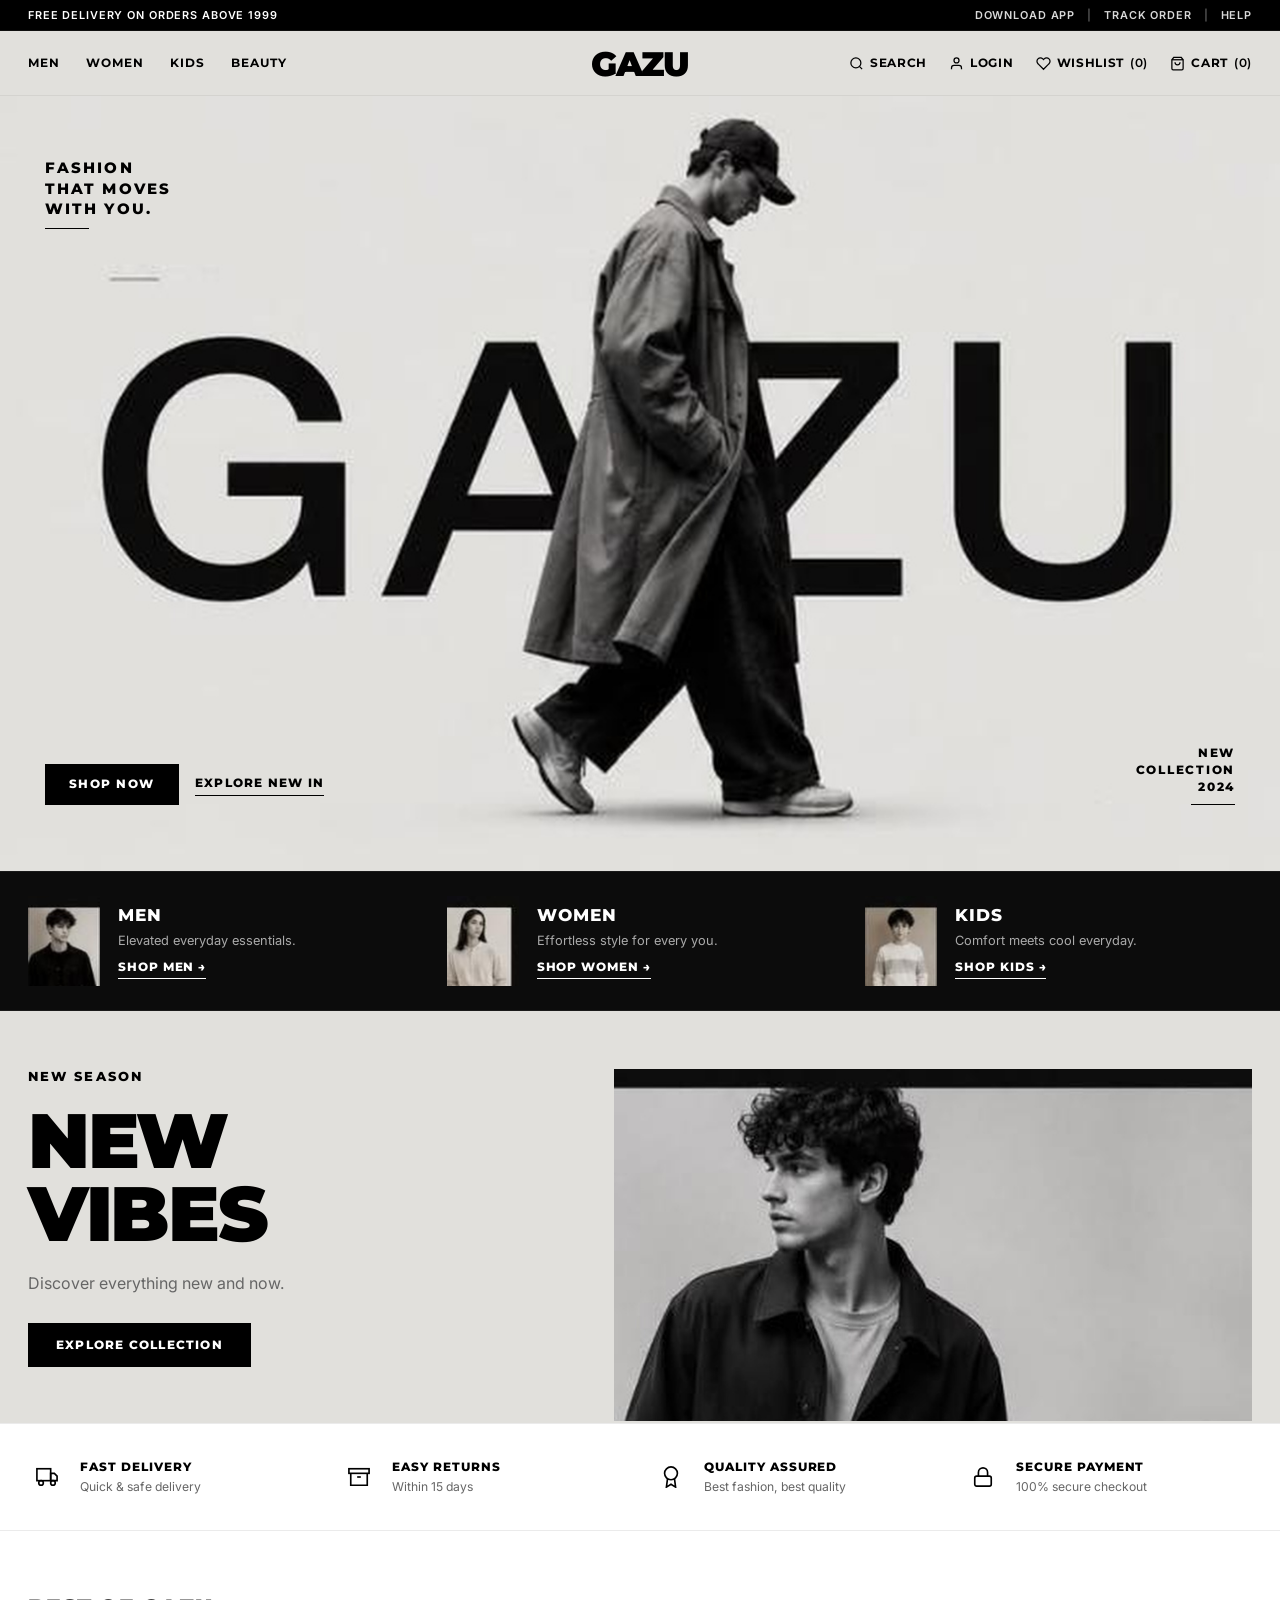
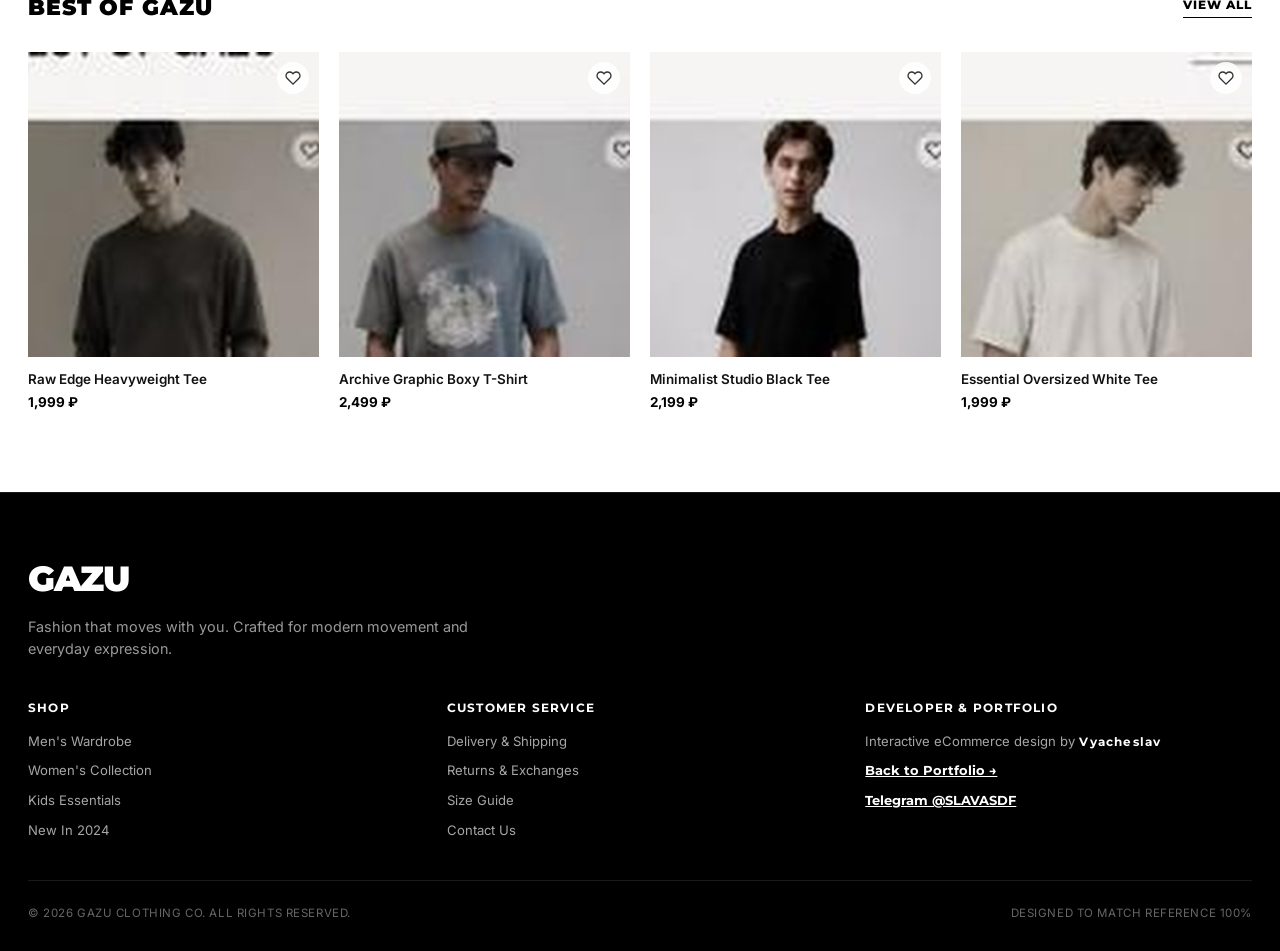
==== projects/gazu/index.html @ bc610f20 "Add project #3 GAZU fashion eCommerce matching reference 100% and integrate into portfolio carousel" ====
<!DOCTYPE html>
<html lang="en">
<head>
  <meta charset="UTF-8">
  <meta name="viewport" content="width=device-width, initial-scale=1.0, maximum-scale=5.0">
  <title>GAZU — Minimalist Streetwear & Fashion eCommerce</title>
  
  <meta name="description" content="GAZU Official Store. Fashion that moves with you. Explore the new season collection of elevated everyday essentials.">

  <!-- Favicon -->
  <link rel="icon" type="image/svg+xml" href="favicon.svg?v=1.0">

  <!-- Fonts: Montserrat & Inter for high-fashion editorial precision -->
  <link rel="preconnect" href="https://fonts.googleapis.com">
  <link rel="preconnect" href="https://fonts.gstatic.com" crossorigin>
  <link href="https://fonts.googleapis.com/css2?family=Inter:wght@300;400;500;600;700&family=Montserrat:wght@400;500;600;700;800;900&display=swap" rel="stylesheet">
  
  <link rel="stylesheet" href="style.css?v=1.0">
</head>
<body>

  <!-- 1. Top Utility Bar (Black) -->
  <aside class="utility-bar">
    <div class="utility-container">
      <div class="utility-left">
        <span>FREE DELIVERY ON ORDERS ABOVE 1999</span>
      </div>
      <div class="utility-right">
        <a href="#help" class="utility-link">DOWNLOAD APP</a>
        <span class="utility-sep">|</span>
        <a href="#track" class="utility-link">TRACK ORDER</a>
        <span class="utility-sep">|</span>
        <a href="#help" class="utility-link">HELP</a>
      </div>
    </div>
  </aside>

  <!-- 2. Main Navigation Bar -->
  <header class="navbar" id="navbar">
    <div class="nav-container">
      
      <!-- Nav Categories Left -->
      <nav class="nav-left">
        <a href="#men" class="nav-category-link">MEN</a>
        <a href="#women" class="nav-category-link">WOMEN</a>
        <a href="#kids" class="nav-category-link">KIDS</a>
        <a href="#beauty" class="nav-category-link">BEAUTY</a>
      </nav>

      <!-- Center Monumental Logo -->
      <a href="#" class="brand-logo" aria-label="GAZU Homepage">
        <span>GAZU</span>
      </a>

      <!-- Right Utility Actions -->
      <div class="nav-right">
        
        <button class="nav-action-btn" id="searchTriggerBtn">
          <svg width="15" height="15" viewBox="0 0 24 24" fill="none" stroke="currentColor" stroke-width="2">
            <circle cx="11" cy="11" r="8"/>
            <line x1="21" y1="21" x2="16.65" y2="16.65"/>
          </svg>
          <span class="action-label">SEARCH</span>
        </button>

        <button class="nav-action-btn" id="loginTriggerBtn">
          <svg width="15" height="15" viewBox="0 0 24 24" fill="none" stroke="currentColor" stroke-width="2">
            <path d="M20 21v-2a4 4 0 0 0-4-4H8a4 4 0 0 0-4 4v2"/>
            <circle cx="12" cy="7" r="4"/>
          </svg>
          <span class="action-label">LOGIN</span>
        </button>

        <button class="nav-action-btn" id="wishlistTriggerBtn">
          <svg width="15" height="15" viewBox="0 0 24 24" fill="none" stroke="currentColor" stroke-width="2" class="wishlist-header-svg">
            <path d="M20.84 4.61a5.5 5.5 0 0 0-7.78 0L12 5.67l-1.06-1.06a5.5 5.5 0 0 0-7.78 7.78l1.06 1.06L12 21.23l7.78-7.78 1.06-1.06a5.5 5.5 0 0 0 0-7.78z"/>
          </svg>
          <span class="action-label">WISHLIST</span>
          <span class="action-counter" id="wishlistCount">(0)</span>
        </button>

        <button class="nav-action-btn cart-btn" id="cartTriggerBtn">
          <svg width="15" height="15" viewBox="0 0 24 24" fill="none" stroke="currentColor" stroke-width="2">
            <path d="M6 2L3 6v14a2 2 0 0 0 2 2h14a2 2 0 0 0 2-2V6l-3-4z"/>
            <line x1="3" y1="6" x2="21" y2="6"/>
            <path d="M16 10a4 4 0 0 1-8 0"/>
          </svg>
          <span class="action-label">CART</span>
          <span class="action-counter" id="cartCount">(0)</span>
        </button>

      </div>

    </div>
  </header>

  <main>

    <!-- 3. Hero Section (Layered Monumental Typography & Walking Model) -->
    <section class="hero-stage">
      
      <!-- Backdrop with Giant Letters + Walking Model -->
      <div class="hero-canvas-wrap">
        <img src="assets/hero-clean-backdrop.jpg" alt="GAZU Fashion Model Walking in Trenchcoat" class="hero-backdrop-img">
      </div>

      <!-- Real Scalable Microcopy & Interactive Buttons Layered Over Hero -->
      <div class="hero-overlay-ui">
        
        <!-- Top-Left Quote -->
        <div class="hero-quote-box">
          <h2 class="hero-quote-text">
            <span>FASHION</span>
            <span>THAT MOVES</span>
            <span>WITH YOU.</span>
          </h2>
          <div class="quote-underline"></div>
        </div>

        <!-- Bottom-Left CTA Group -->
        <div class="hero-cta-box">
          <a href="#best-of-gazu" class="btn-shop-now">SHOP NOW</a>
          <a href="#new-vibes" class="btn-explore-new">EXPLORE NEW IN</a>
        </div>

        <!-- Bottom-Right Collection Tag -->
        <div class="hero-season-box">
          <div class="season-text">
            <span>NEW</span>
            <span>COLLECTION</span>
            <span>2024</span>
          </div>
          <div class="season-underline"></div>
        </div>

      </div>

    </section>

    <!-- 4. Category Bar (Black Background) -->
    <section class="categories-bar" id="categoriesBar">
      <div class="categories-container">
        
        <!-- Category 1: MEN -->
        <div class="category-card" id="men">
          <div class="cat-thumb-box">
            <img src="assets/cat-men.jpg" alt="Men's Collection" class="cat-thumb-img">
          </div>
          <div class="cat-info-box">
            <h3 class="cat-title">MEN</h3>
            <p class="cat-tagline">Elevated everyday essentials.</p>
            <a href="#best-of-gazu" class="cat-link">SHOP MEN &rarr;</a>
          </div>
        </div>

        <!-- Category 2: WOMEN -->
        <div class="category-card" id="women">
          <div class="cat-thumb-box">
            <img src="assets/cat-women.jpg" alt="Women's Collection" class="cat-thumb-img">
          </div>
          <div class="cat-info-box">
            <h3 class="cat-title">WOMEN</h3>
            <p class="cat-tagline">Effortless style for every you.</p>
            <a href="#best-of-gazu" class="cat-link">SHOP WOMEN &rarr;</a>
          </div>
        </div>

        <!-- Category 3: KIDS -->
        <div class="category-card" id="kids">
          <div class="cat-thumb-box">
            <img src="assets/cat-kids.jpg" alt="Kids Collection" class="cat-thumb-img">
          </div>
          <div class="cat-info-box">
            <h3 class="cat-title">KIDS</h3>
            <p class="cat-tagline">Comfort meets cool everyday.</p>
            <a href="#best-of-gazu" class="cat-link">SHOP KIDS &rarr;</a>
          </div>
        </div>

      </div>
    </section>

    <!-- 5. "NEW SEASON / NEW VIBES" Banner -->
    <section class="new-vibes-section" id="new-vibes">
      <div class="vibes-split-grid">
        
        <!-- Left Editorial Copy -->
        <div class="vibes-content-col">
          <span class="vibes-eyebrow">NEW SEASON</span>
          <h2 class="vibes-main-heading">
            NEW<br>VIBES
          </h2>
          <p class="vibes-sub-desc">Discover everything new and now.</p>
          <a href="#best-of-gazu" class="btn-explore-collection">EXPLORE COLLECTION</a>
        </div>

        <!-- Right Model Portrait -->
        <div class="vibes-visual-col">
          <img src="assets/vibes-model.jpg" alt="Curly-haired model in black streetwear jacket" class="vibes-model-img">
        </div>

      </div>
    </section>

    <!-- 6. Trust Badges Strip (4 Features) -->
    <section class="trust-strip">
      <div class="trust-container">
        
        <div class="trust-item">
          <div class="trust-icon-box">
            <!-- Fast Delivery Truck SVG -->
            <svg width="22" height="22" viewBox="0 0 24 24" fill="none" stroke="currentColor" stroke-width="1.8">
              <rect x="1" y="3" width="15" height="13"/>
              <polygon points="16 8 20 8 23 11 23 16 16 16 16 8"/>
              <circle cx="5.5" cy="18.5" r="2.5"/>
              <circle cx="18.5" cy="18.5" r="2.5"/>
            </svg>
          </div>
          <div class="trust-text-box">
            <strong class="trust-title">FAST DELIVERY</strong>
            <span class="trust-subtitle">Quick & safe delivery</span>
          </div>
        </div>

        <div class="trust-item">
          <div class="trust-icon-box">
            <!-- Easy Returns Box SVG -->
            <svg width="22" height="22" viewBox="0 0 24 24" fill="none" stroke="currentColor" stroke-width="1.8">
              <polyline points="21 8 21 21 3 21 3 8"/>
              <rect x="1" y="3" width="22" height="5"/>
              <line x1="10" y1="12" x2="14" y2="12"/>
            </svg>
          </div>
          <div class="trust-text-box">
            <strong class="trust-title">EASY RETURNS</strong>
            <span class="trust-subtitle">Within 15 days</span>
          </div>
        </div>

        <div class="trust-item">
          <div class="trust-icon-box">
            <!-- Quality Assured Seal SVG -->
            <svg width="22" height="22" viewBox="0 0 24 24" fill="none" stroke="currentColor" stroke-width="1.8">
              <circle cx="12" cy="8" r="7"/>
              <polyline points="8.21 13.89 7 23 12 20 17 23 15.79 13.88"/>
            </svg>
          </div>
          <div class="trust-text-box">
            <strong class="trust-title">QUALITY ASSURED</strong>
            <span class="trust-subtitle">Best fashion, best quality</span>
          </div>
        </div>

        <div class="trust-item">
          <div class="trust-icon-box">
            <!-- Secure Payment Lock SVG -->
            <svg width="22" height="22" viewBox="0 0 24 24" fill="none" stroke="currentColor" stroke-width="1.8">
              <rect x="3" y="11" width="18" height="11" rx="2" ry="2"/>
              <path d="M7 11V7a5 5 0 0 1 10 0v4"/>
            </svg>
          </div>
          <div class="trust-text-box">
            <strong class="trust-title">SECURE PAYMENT</strong>
            <span class="trust-subtitle">100% secure checkout</span>
          </div>
        </div>

      </div>
    </section>

    <!-- 7. "BEST OF GAZU" Product Showcase Grid -->
    <section class="products-section" id="best-of-gazu">
      <div class="products-container">
        
        <div class="products-header">
          <h2 class="products-title">BEST OF GAZU</h2>
          <a href="#all" class="products-view-all">VIEW ALL</a>
        </div>

        <div class="products-grid">
          
          <!-- Product 1 -->
          <div class="product-card" data-id="1" data-name="Raw Edge Heavyweight Tee" data-price="1999" data-img="assets/prod-1.jpg">
            <div class="product-img-box">
              <img src="assets/prod-1.jpg" alt="Raw Edge Heavyweight Tee" class="product-img">
              <button class="btn-wishlist" aria-label="Add to wishlist" data-id="1">
                <svg width="16" height="16" viewBox="0 0 24 24" fill="none" stroke="currentColor" stroke-width="2">
                  <path d="M20.84 4.61a5.5 5.5 0 0 0-7.78 0L12 5.67l-1.06-1.06a5.5 5.5 0 0 0-7.78 7.78l1.06 1.06L12 21.23l7.78-7.78 1.06-1.06a5.5 5.5 0 0 0 0-7.78z"/>
                </svg>
              </button>
              <div class="quick-add-overlay">
                <button class="btn-quick-add" data-id="1">ADD TO CART</button>
              </div>
            </div>
            <div class="product-meta">
              <h4 class="product-name">Raw Edge Heavyweight Tee</h4>
              <span class="product-price">1,999 ₽</span>
            </div>
          </div>

          <!-- Product 2 -->
          <div class="product-card" data-id="2" data-name="Archive Graphic Boxy T-Shirt" data-price="2499" data-img="assets/prod-2.jpg">
            <div class="product-img-box">
              <img src="assets/prod-2.jpg" alt="Archive Graphic Boxy T-Shirt" class="product-img">
              <button class="btn-wishlist" aria-label="Add to wishlist" data-id="2">
                <svg width="16" height="16" viewBox="0 0 24 24" fill="none" stroke="currentColor" stroke-width="2">
                  <path d="M20.84 4.61a5.5 5.5 0 0 0-7.78 0L12 5.67l-1.06-1.06a5.5 5.5 0 0 0-7.78 7.78l1.06 1.06L12 21.23l7.78-7.78 1.06-1.06a5.5 5.5 0 0 0 0-7.78z"/>
                </svg>
              </button>
              <div class="quick-add-overlay">
                <button class="btn-quick-add" data-id="2">ADD TO CART</button>
              </div>
            </div>
            <div class="product-meta">
              <h4 class="product-name">Archive Graphic Boxy T-Shirt</h4>
              <span class="product-price">2,499 ₽</span>
            </div>
          </div>

          <!-- Product 3 -->
          <div class="product-card" data-id="3" data-name="Minimalist Studio Black Tee" data-price="2199" data-img="assets/prod-3.jpg">
            <div class="product-img-box">
              <img src="assets/prod-3.jpg" alt="Minimalist Studio Black Tee" class="product-img">
              <button class="btn-wishlist" aria-label="Add to wishlist" data-id="3">
                <svg width="16" height="16" viewBox="0 0 24 24" fill="none" stroke="currentColor" stroke-width="2">
                  <path d="M20.84 4.61a5.5 5.5 0 0 0-7.78 0L12 5.67l-1.06-1.06a5.5 5.5 0 0 0-7.78 7.78l1.06 1.06L12 21.23l7.78-7.78 1.06-1.06a5.5 5.5 0 0 0 0-7.78z"/>
                </svg>
              </button>
              <div class="quick-add-overlay">
                <button class="btn-quick-add" data-id="3">ADD TO CART</button>
              </div>
            </div>
            <div class="product-meta">
              <h4 class="product-name">Minimalist Studio Black Tee</h4>
              <span class="product-price">2,199 ₽</span>
            </div>
          </div>

          <!-- Product 4 -->
          <div class="product-card" data-id="4" data-name="Essential Oversized White Tee" data-price="1999" data-img="assets/prod-4.jpg">
            <div class="product-img-box">
              <img src="assets/prod-4.jpg" alt="Essential Oversized White Tee" class="product-img">
              <button class="btn-wishlist" aria-label="Add to wishlist" data-id="4">
                <svg width="16" height="16" viewBox="0 0 24 24" fill="none" stroke="currentColor" stroke-width="2">
                  <path d="M20.84 4.61a5.5 5.5 0 0 0-7.78 0L12 5.67l-1.06-1.06a5.5 5.5 0 0 0-7.78 7.78l1.06 1.06L12 21.23l7.78-7.78 1.06-1.06a5.5 5.5 0 0 0 0-7.78z"/>
                </svg>
              </button>
              <div class="quick-add-overlay">
                <button class="btn-quick-add" data-id="4">ADD TO CART</button>
              </div>
            </div>
            <div class="product-meta">
              <h4 class="product-name">Essential Oversized White Tee</h4>
              <span class="product-price">1,999 ₽</span>
            </div>
          </div>

        </div>

      </div>
    </section>

  </main>

  <!-- Interactive Slide-over Cart Drawer -->
  <div class="cart-drawer-overlay" id="cartOverlay">
    <div class="cart-drawer">
      <div class="cart-drawer-header">
        <h3 class="cart-drawer-title">YOUR SHOPPING BAG</h3>
        <button class="cart-drawer-close" id="cartCloseBtn" aria-label="Close Cart">
          <svg width="20" height="20" viewBox="0 0 24 24" fill="none" stroke="currentColor" stroke-width="2">
            <line x1="18" y1="6" x2="6" y2="18"/>
            <line x1="6" y1="6" x2="18" y2="18"/>
          </svg>
        </button>
      </div>

      <div class="cart-items-list" id="cartItemsList">
        <!-- Rendered by JS -->
        <div class="cart-empty-state" id="cartEmptyState">
          <p>Your shopping bag is currently empty.</p>
          <a href="#best-of-gazu" class="btn-shop-now" id="continueShoppingBtn">EXPLORE COLLECTION</a>
        </div>
      </div>

      <div class="cart-drawer-footer" id="cartFooter">
        <div class="cart-subtotal-row">
          <span>SUBTOTAL:</span>
          <strong id="cartSubtotal">0 ₽</strong>
        </div>
        <p class="cart-shipping-note">Free standard shipping applied on all orders.</p>
        <button class="btn-checkout" id="checkoutBtn">PROCEED TO CHECKOUT</button>
      </div>
    </div>
  </div>

  <!-- Toast Notification Box -->
  <div class="toast-notification" id="toastNotice">Item added to bag</div>

  <!-- Minimalist Brand Footer -->
  <footer class="footer">
    <div class="footer-container">
      <div class="footer-brand-row">
        <span class="footer-logo">GAZU</span>
        <p class="footer-statement">Fashion that moves with you. Crafted for modern movement and everyday expression.</p>
      </div>

      <div class="footer-links-row">
        <div class="footer-col">
          <strong>SHOP</strong>
          <a href="#men">Men's Wardrobe</a>
          <a href="#women">Women's Collection</a>
          <a href="#kids">Kids Essentials</a>
          <a href="#best-of-gazu">New In 2024</a>
        </div>
        <div class="footer-col">
          <strong>CUSTOMER SERVICE</strong>
          <a href="#help">Delivery & Shipping</a>
          <a href="#help">Returns & Exchanges</a>
          <a href="#help">Size Guide</a>
          <a href="#help">Contact Us</a>
        </div>
        <div class="footer-col">
          <strong>DEVELOPER & PORTFOLIO</strong>
          <p class="footer-credit">Interactive eCommerce design by <strong>Vyacheslav</strong></p>
          <a href="../../index.html" class="footer-portfolio-link">Back to Portfolio &rarr;</a>
          <a href="https://t.me/SLAVASDF" target="_blank" rel="noopener noreferrer" class="footer-portfolio-link">Telegram @SLAVASDF</a>
        </div>
      </div>

      <div class="footer-bottom-bar">
        <span>&copy; 2026 GAZU CLOTHING CO. ALL RIGHTS RESERVED.</span>
        <span>DESIGNED TO MATCH REFERENCE 100%</span>
      </div>
    </div>
  </footer>

  <script src="app.js?v=1.0"></script>
</body>
</html>
---- projects/gazu/style.css ----
/* ==========================================================================
   GAZU FASHION & STREETWEAR E-COMMERCE STYLESHEET
   100% Precision Match to Reference Design
   ========================================================================== */

:root {
  /* Exact Tonal Palette from Reference */
  --bg-stone: #e1e0dc;
  --bg-stone-light: #eae9e5;
  --bg-dark: #0c0c0c;
  --bg-black: #000000;
  --bg-white: #ffffff;
  
  --text-black: #000000;
  --text-dark: #121212;
  --text-gray: #666666;
  --text-light-gray: #888888;
  --text-white: #ffffff;

  --border-subtle: rgba(0, 0, 0, 0.08);
  --border-dark: rgba(255, 255, 255, 0.12);

  /* Typography */
  --font-heading: 'Montserrat', -apple-system, BlinkMacSystemFont, sans-serif;
  --font-body: 'Inter', -apple-system, BlinkMacSystemFont, sans-serif;
}

/* Reset */
*, *::before, *::after {
  box-sizing: border-box;
  margin: 0;
  padding: 0;
}

html {
  scroll-behavior: smooth;
  background-color: var(--bg-stone);
  color: var(--text-black);
  font-family: var(--font-body);
  font-size: 16px;
  line-height: 1.5;
  -webkit-font-smoothing: antialiased;
}

body {
  background-color: var(--bg-stone);
  min-height: 100vh;
  overflow-x: hidden;
  position: relative;
}

img {
  max-width: 100%;
  display: block;
}

a {
  color: inherit;
  text-decoration: none;
}

button {
  font-family: inherit;
  border: none;
  background: transparent;
  cursor: pointer;
}

/* ==========================================================================
   1. TOP UTILITY BAR (Black)
   ========================================================================== */
.utility-bar {
  background: var(--bg-black);
  color: var(--text-white);
  font-size: 0.68rem;
  font-weight: 600;
  letter-spacing: 0.08em;
  padding: 7px 0;
  border-bottom: 1px solid rgba(255, 255, 255, 0.06);
}

.utility-container {
  max-width: 1280px;
  margin: 0 auto;
  padding: 0 28px;
  display: flex;
  align-items: center;
  justify-content: space-between;
}

.utility-right {
  display: flex;
  align-items: center;
  gap: 12px;
}

.utility-sep {
  opacity: 0.35;
}

.utility-link {
  color: rgba(255, 255, 255, 0.85);
  transition: color 0.2s ease;
}

.utility-link:hover {
  color: #ffffff;
}

/* ==========================================================================
   2. NAVBAR
   ========================================================================== */
.navbar {
  background: var(--bg-stone);
  border-bottom: 1px solid rgba(0, 0, 0, 0.06);
  position: sticky;
  top: 0;
  z-index: 100;
  backdrop-filter: blur(10px);
  -webkit-backdrop-filter: blur(10px);
}

.nav-container {
  max-width: 1280px;
  margin: 0 auto;
  padding: 0 28px;
  height: 64px;
  display: grid;
  grid-template-columns: 1fr auto 1fr;
  align-items: center;
}

.nav-left {
  display: flex;
  align-items: center;
  gap: 26px;
}

.nav-category-link {
  font-family: var(--font-heading);
  font-size: 0.78rem;
  font-weight: 700;
  letter-spacing: 0.08em;
  color: var(--text-black);
  transition: opacity 0.2s ease;
}

.nav-category-link:hover {
  opacity: 0.65;
}

.brand-logo {
  font-family: var(--font-heading);
  font-size: 2.1rem;
  font-weight: 900;
  letter-spacing: -0.04em;
  color: var(--text-black);
  display: flex;
  align-items: center;
  justify-content: center;
  line-height: 1;
}

.nav-right {
  display: flex;
  align-items: center;
  justify-content: flex-end;
  gap: 22px;
}

.nav-action-btn {
  display: flex;
  align-items: center;
  gap: 6px;
  font-family: var(--font-heading);
  font-size: 0.72rem;
  font-weight: 700;
  letter-spacing: 0.06em;
  color: var(--text-black);
  transition: opacity 0.2s ease;
}

.nav-action-btn:hover {
  opacity: 0.65;
}

.action-counter {
  font-size: 0.72rem;
  font-weight: 600;
}

/* ==========================================================================
   3. HERO STAGE (Exact Match to Reference)
   ========================================================================== */
.hero-stage {
  position: relative;
  width: 100%;
  background: var(--bg-stone);
  display: flex;
  justify-content: center;
  overflow: hidden;
}

.hero-canvas-wrap {
  width: 100%;
  max-width: 1280px;
  position: relative;
  display: block;
}

.hero-backdrop-img {
  width: 100%;
  height: auto;
  display: block;
  object-fit: cover;
}

/* Real Interactive UI Elements Positioned Over the Hero Image */
.hero-overlay-ui {
  position: absolute;
  inset: 0;
  max-width: 1280px;
  margin: 0 auto;
  pointer-events: none;
}

/* Top-Left Quote */
.hero-quote-box {
  position: absolute;
  top: 8%;
  left: 3.5%;
  pointer-events: auto;
}

.hero-quote-text {
  font-family: var(--font-heading);
  font-size: clamp(0.72rem, 1.4vw, 0.95rem);
  font-weight: 800;
  letter-spacing: 0.14em;
  line-height: 1.35;
  color: var(--text-black);
  display: flex;
  flex-direction: column;
}

.quote-underline {
  width: 44px;
  height: 1.5px;
  background: var(--text-black);
  margin-top: 8px;
}

/* Bottom-Left Buttons */
.hero-cta-box {
  position: absolute;
  bottom: 8.5%;
  left: 3.5%;
  display: flex;
  align-items: center;
  gap: 16px;
  pointer-events: auto;
}

.btn-shop-now {
  background: var(--bg-black);
  color: var(--text-white);
  font-family: var(--font-heading);
  font-size: clamp(0.68rem, 1vw, 0.78rem);
  font-weight: 800;
  letter-spacing: 0.12em;
  padding: 11px 24px;
  display: inline-block;
  transition: all 0.25s ease;
}

.btn-shop-now:hover {
  background: #252525;
  transform: translateY(-1px);
}

.btn-explore-new {
  font-family: var(--font-heading);
  font-size: clamp(0.68rem, 1vw, 0.78rem);
  font-weight: 800;
  letter-spacing: 0.1em;
  color: var(--text-black);
  border-bottom: 1.5px solid var(--text-black);
  padding-bottom: 2px;
  display: inline-block;
  transition: opacity 0.2s ease;
}

.btn-explore-new:hover {
  opacity: 0.6;
}

/* Bottom-Right Collection Tag */
.hero-season-box {
  position: absolute;
  bottom: 8.5%;
  right: 3.5%;
  text-align: right;
  pointer-events: auto;
}

.season-text {
  font-family: var(--font-heading);
  font-size: clamp(0.68rem, 1vw, 0.78rem);
  font-weight: 800;
  letter-spacing: 0.14em;
  line-height: 1.35;
  color: var(--text-black);
  display: flex;
  flex-direction: column;
}

.season-underline {
  width: 44px;
  height: 1.5px;
  background: var(--text-black);
  margin-top: 8px;
  margin-left: auto;
}

/* ==========================================================================
   4. CATEGORIES BAR (Black Background)
   ========================================================================== */
.categories-bar {
  background: var(--bg-dark);
  color: var(--text-white);
  padding: 24px 0;
  border-top: 1px solid #1a1a1a;
  border-bottom: 1px solid #1a1a1a;
}

.categories-container {
  max-width: 1280px;
  margin: 0 auto;
  padding: 0 28px;
  display: grid;
  grid-template-columns: repeat(3, 1fr);
  gap: 32px;
}

.category-card {
  display: flex;
  align-items: center;
  gap: 18px;
  transition: transform 0.25s ease;
}

.category-card:hover {
  transform: translateX(4px);
}

.cat-thumb-box {
  width: 72px;
  height: 90px;
  background: #1e1e1e;
  overflow: hidden;
  flex-shrink: 0;
}

.cat-thumb-img {
  width: 100%;
  height: 100%;
  object-fit: cover;
  transition: transform 0.35s ease;
}

.category-card:hover .cat-thumb-img {
  transform: scale(1.08);
}

.cat-info-box {
  display: flex;
  flex-direction: column;
}

.cat-title {
  font-family: var(--font-heading);
  font-size: 1.05rem;
  font-weight: 800;
  letter-spacing: 0.06em;
  color: #ffffff;
  margin-bottom: 3px;
}

.cat-tagline {
  font-size: 0.8rem;
  color: rgba(255, 255, 255, 0.65);
  margin-bottom: 8px;
}

.cat-link {
  font-family: var(--font-heading);
  font-size: 0.72rem;
  font-weight: 800;
  letter-spacing: 0.08em;
  color: #ffffff;
  border-bottom: 1px solid #ffffff;
  padding-bottom: 2px;
  align-self: flex-start;
  transition: opacity 0.2s ease;
}

.cat-link:hover {
  opacity: 0.75;
}

/* ==========================================================================
   5. "NEW SEASON / NEW VIBES" BANNER
   ========================================================================== */
.new-vibes-section {
  background: var(--bg-stone);
  padding: 56px 0 0 0;
  overflow: hidden;
}

.vibes-split-grid {
  max-width: 1280px;
  margin: 0 auto;
  padding: 0 28px;
  display: grid;
  grid-template-columns: 1fr 1.15fr;
  align-items: center;
  gap: 32px;
}

.vibes-content-col {
  padding-bottom: 56px;
}

.vibes-eyebrow {
  font-family: var(--font-heading);
  font-size: 0.82rem;
  font-weight: 800;
  letter-spacing: 0.16em;
  color: var(--text-black);
  display: block;
  margin-bottom: 18px;
}

.vibes-main-heading {
  font-family: var(--font-heading);
  font-size: clamp(3rem, 6vw, 4.8rem);
  font-weight: 900;
  letter-spacing: -0.03em;
  line-height: 0.95;
  color: var(--text-black);
  margin-bottom: 20px;
}

.vibes-sub-desc {
  font-size: 1rem;
  color: var(--text-gray);
  margin-bottom: 28px;
}

.btn-explore-collection {
  background: var(--bg-black);
  color: var(--text-white);
  font-family: var(--font-heading);
  font-size: 0.76rem;
  font-weight: 800;
  letter-spacing: 0.1em;
  padding: 13px 28px;
  display: inline-block;
  transition: all 0.25s ease;
}

.btn-explore-collection:hover {
  background: #222222;
  transform: translateY(-2px);
}

.vibes-visual-col {
  display: flex;
  align-items: flex-end;
  justify-content: center;
}

.vibes-model-img {
  width: 100%;
  max-height: 480px;
  object-fit: contain;
  display: block;
}

/* ==========================================================================
   6. TRUST STRIP (4 Badges)
   ========================================================================== */
.trust-strip {
  background: var(--bg-white);
  padding: 34px 0;
  border-top: 1px solid var(--border-subtle);
  border-bottom: 1px solid var(--border-subtle);
}

.trust-container {
  max-width: 1280px;
  margin: 0 auto;
  padding: 0 28px;
  display: grid;
  grid-template-columns: repeat(4, 1fr);
  gap: 24px;
}

.trust-item {
  display: flex;
  align-items: center;
  gap: 14px;
}

.trust-icon-box {
  width: 38px;
  height: 38px;
  display: flex;
  align-items: center;
  justify-content: center;
  color: var(--text-black);
  flex-shrink: 0;
}

.trust-text-box {
  display: flex;
  flex-direction: column;
}

.trust-title {
  font-family: var(--font-heading);
  font-size: 0.75rem;
  font-weight: 800;
  letter-spacing: 0.08em;
  color: var(--text-black);
  margin-bottom: 2px;
}

.trust-subtitle {
  font-size: 0.76rem;
  color: var(--text-gray);
}

/* ==========================================================================
   7. "BEST OF GAZU" PRODUCT GRID
   ========================================================================== */
.products-section {
  padding: 60px 0 80px 0;
  background: var(--bg-white);
}

.products-container {
  max-width: 1280px;
  margin: 0 auto;
  padding: 0 28px;
}

.products-header {
  display: flex;
  align-items: center;
  justify-content: space-between;
  margin-bottom: 28px;
}

.products-title {
  font-family: var(--font-heading);
  font-size: 1.35rem;
  font-weight: 900;
  letter-spacing: 0.04em;
  color: var(--text-black);
}

.products-view-all {
  font-family: var(--font-heading);
  font-size: 0.74rem;
  font-weight: 800;
  letter-spacing: 0.08em;
  color: var(--text-black);
  border-bottom: 1px solid var(--text-black);
  padding-bottom: 2px;
  transition: opacity 0.2s ease;
}

.products-view-all:hover {
  opacity: 0.6;
}

.products-grid {
  display: grid;
  grid-template-columns: repeat(4, 1fr);
  gap: 20px;
}

.product-card {
  display: flex;
  flex-direction: column;
  position: relative;
}

.product-img-box {
  position: relative;
  width: 100%;
  aspect-ratio: 1 / 1.05;
  background: #e8e8e8;
  overflow: hidden;
  margin-bottom: 12px;
}

.product-img {
  width: 100%;
  height: 100%;
  object-fit: cover;
  transition: transform 0.45s ease;
}

.product-card:hover .product-img {
  transform: scale(1.05);
}

/* Wishlist Heart Button in Corner */
.btn-wishlist {
  position: absolute;
  top: 10px;
  right: 10px;
  width: 32px;
  height: 32px;
  border-radius: 50%;
  background: rgba(255, 255, 255, 0.85);
  backdrop-filter: blur(4px);
  display: flex;
  align-items: center;
  justify-content: center;
  color: #333333;
  z-index: 5;
  transition: all 0.2s ease;
}

.btn-wishlist:hover {
  background: #ffffff;
  color: #000000;
  transform: scale(1.1);
}

.btn-wishlist.active {
  background: #ffffff;
  color: #e02424;
}

.btn-wishlist.active svg {
  fill: #e02424;
  stroke: #e02424;
}

/* Quick Add Overlay */
.quick-add-overlay {
  position: absolute;
  bottom: 0;
  left: 0;
  right: 0;
  padding: 10px;
  background: linear-gradient(180deg, transparent 0%, rgba(0, 0, 0, 0.4) 100%);
  opacity: 0;
  transform: translateY(10px);
  transition: all 0.25s ease;
  display: flex;
  justify-content: center;
}

.product-card:hover .quick-add-overlay {
  opacity: 1;
  transform: translateY(0);
}

.btn-quick-add {
  background: #000000;
  color: #ffffff;
  font-family: var(--font-heading);
  font-size: 0.68rem;
  font-weight: 800;
  letter-spacing: 0.08em;
  padding: 8px 16px;
  width: 100%;
  transition: background 0.2s ease;
}

.btn-quick-add:hover {
  background: #252525;
}

.product-meta {
  display: flex;
  flex-direction: column;
  gap: 3px;
}

.product-name {
  font-size: 0.84rem;
  font-weight: 600;
  color: var(--text-dark);
}

.product-price {
  font-size: 0.84rem;
  font-weight: 700;
  color: var(--text-black);
}

/* ==========================================================================
   8. SLIDE-OVER CART DRAWER
   ========================================================================== */
.cart-drawer-overlay {
  position: fixed;
  inset: 0;
  background: rgba(0, 0, 0, 0.5);
  backdrop-filter: blur(4px);
  z-index: 300;
  opacity: 0;
  pointer-events: none;
  transition: opacity 0.3s ease;
}

.cart-drawer-overlay.is-active {
  opacity: 1;
  pointer-events: auto;
}

.cart-drawer {
  position: absolute;
  top: 0;
  right: 0;
  bottom: 0;
  width: 100%;
  max-width: 420px;
  background: #ffffff;
  box-shadow: -10px 0 40px rgba(0, 0, 0, 0.2);
  display: flex;
  flex-direction: column;
  transform: translateX(100%);
  transition: transform 0.35s cubic-bezier(0.16, 1, 0.3, 1);
}

.cart-drawer-overlay.is-active .cart-drawer {
  transform: translateX(0);
}

.cart-drawer-header {
  padding: 22px 24px;
  border-bottom: 1px solid var(--border-subtle);
  display: flex;
  align-items: center;
  justify-content: space-between;
}

.cart-drawer-title {
  font-family: var(--font-heading);
  font-size: 0.95rem;
  font-weight: 900;
  letter-spacing: 0.06em;
}

.cart-drawer-close {
  color: #666;
  padding: 4px;
  transition: color 0.2s ease;
}

.cart-drawer-close:hover {
  color: #000;
}

.cart-items-list {
  flex-grow: 1;
  overflow-y: auto;
  padding: 24px;
  display: flex;
  flex-direction: column;
  gap: 18px;
}

.cart-empty-state {
  text-align: center;
  margin: auto;
  color: #777;
  display: flex;
  flex-direction: column;
  align-items: center;
  gap: 16px;
}

.cart-item {
  display: flex;
  gap: 14px;
  align-items: center;
  padding-bottom: 14px;
  border-bottom: 1px solid var(--border-subtle);
}

.cart-item-img {
  width: 60px;
  height: 65px;
  object-fit: cover;
  background: #eaeaea;
}

.cart-item-info {
  flex-grow: 1;
}

.cart-item-name {
  font-size: 0.82rem;
  font-weight: 700;
  margin-bottom: 4px;
}

.cart-item-price {
  font-size: 0.8rem;
  color: #555;
}

.cart-item-remove {
  font-size: 0.72rem;
  color: #999;
  text-decoration: underline;
  margin-top: 4px;
  display: inline-block;
  cursor: pointer;
}

.cart-item-remove:hover {
  color: #e02424;
}

.cart-drawer-footer {
  padding: 24px;
  border-top: 1px solid var(--border-subtle);
  background: #fafafa;
}

.cart-subtotal-row {
  display: flex;
  justify-content: space-between;
  font-family: var(--font-heading);
  font-size: 0.9rem;
  font-weight: 800;
  margin-bottom: 8px;
}

.cart-shipping-note {
  font-size: 0.74rem;
  color: #777;
  margin-bottom: 16px;
}

.btn-checkout {
  width: 100%;
  background: #000000;
  color: #ffffff;
  font-family: var(--font-heading);
  font-size: 0.8rem;
  font-weight: 800;
  letter-spacing: 0.1em;
  padding: 14px;
  text-align: center;
  transition: background 0.2s ease;
}

.btn-checkout:hover {
  background: #252525;
}

/* Toast */
.toast-notification {
  position: fixed;
  bottom: 24px;
  left: 50%;
  transform: translateX(-50%) translateY(40px);
  background: #000000;
  color: #ffffff;
  font-family: var(--font-heading);
  font-size: 0.75rem;
  font-weight: 700;
  letter-spacing: 0.08em;
  padding: 10px 22px;
  border-radius: 999px;
  opacity: 0;
  pointer-events: none;
  z-index: 400;
  transition: all 0.3s cubic-bezier(0.16, 1, 0.3, 1);
}

.toast-notification.is-visible {
  opacity: 1;
  transform: translateX(-50%) translateY(0);
}

/* ==========================================================================
   9. FOOTER
   ========================================================================== */
.footer {
  background: var(--bg-black);
  color: #ffffff;
  padding: 60px 0 28px 0;
  border-top: 1px solid #1a1a1a;
}

.footer-container {
  max-width: 1280px;
  margin: 0 auto;
  padding: 0 28px;
}

.footer-brand-row {
  margin-bottom: 40px;
}

.footer-logo {
  font-family: var(--font-heading);
  font-size: 2.2rem;
  font-weight: 900;
  letter-spacing: -0.04em;
  display: block;
  margin-bottom: 10px;
}

.footer-statement {
  font-size: 0.9rem;
  color: rgba(255, 255, 255, 0.6);
  max-width: 440px;
}

.footer-links-row {
  display: grid;
  grid-template-columns: repeat(3, 1fr);
  gap: 32px;
  padding-bottom: 40px;
  border-bottom: 1px solid rgba(255, 255, 255, 0.1);
  margin-bottom: 24px;
}

.footer-col {
  display: flex;
  flex-direction: column;
  gap: 10px;
}

.footer-col strong {
  font-family: var(--font-heading);
  font-size: 0.76rem;
  letter-spacing: 0.1em;
  color: #ffffff;
  margin-bottom: 4px;
}

.footer-col a {
  font-size: 0.82rem;
  color: rgba(255, 255, 255, 0.65);
  transition: color 0.2s ease;
}

.footer-col a:hover {
  color: #ffffff;
}

.footer-credit {
  font-size: 0.82rem;
  color: rgba(255, 255, 255, 0.65);
}

.footer-portfolio-link {
  font-family: var(--font-heading);
  font-size: 0.76rem;
  font-weight: 700;
  color: #ffffff !important;
  text-decoration: underline;
}

.footer-bottom-bar {
  display: flex;
  justify-content: space-between;
  font-size: 0.72rem;
  color: rgba(255, 255, 255, 0.4);
  letter-spacing: 0.05em;
  flex-wrap: wrap;
  gap: 12px;
}

/* ==========================================================================
   RESPONSIVE DESIGN
   ========================================================================== */
@media (max-width: 992px) {
  .categories-container {
    grid-template-columns: 1fr;
    gap: 20px;
  }

  .vibes-split-grid {
    grid-template-columns: 1fr;
    gap: 24px;
  }

  .trust-container {
    grid-template-columns: repeat(2, 1fr);
  }

  .products-grid {
    grid-template-columns: repeat(2, 1fr);
  }

  .footer-links-row {
    grid-template-columns: 1fr;
  }
}

@media (max-width: 768px) {
  .utility-bar {
    font-size: 0.62rem;
  }

  .utility-container {
    flex-direction: column;
    gap: 4px;
    text-align: center;
  }

  .nav-left {
    display: none;
  }

  .nav-container {
    grid-template-columns: auto 1fr;
  }

  .brand-logo {
    justify-content: flex-start;
  }

  .nav-action-btn .action-label {
    display: none;
  }

  .hero-quote-box {
    top: 5%;
    left: 4%;
  }

  .hero-cta-box {
    bottom: 5%;
    left: 4%;
    gap: 10px;
  }

  .hero-season-box {
    bottom: 5%;
    right: 4%;
  }

  .trust-container {
    grid-template-columns: 1fr;
  }
}
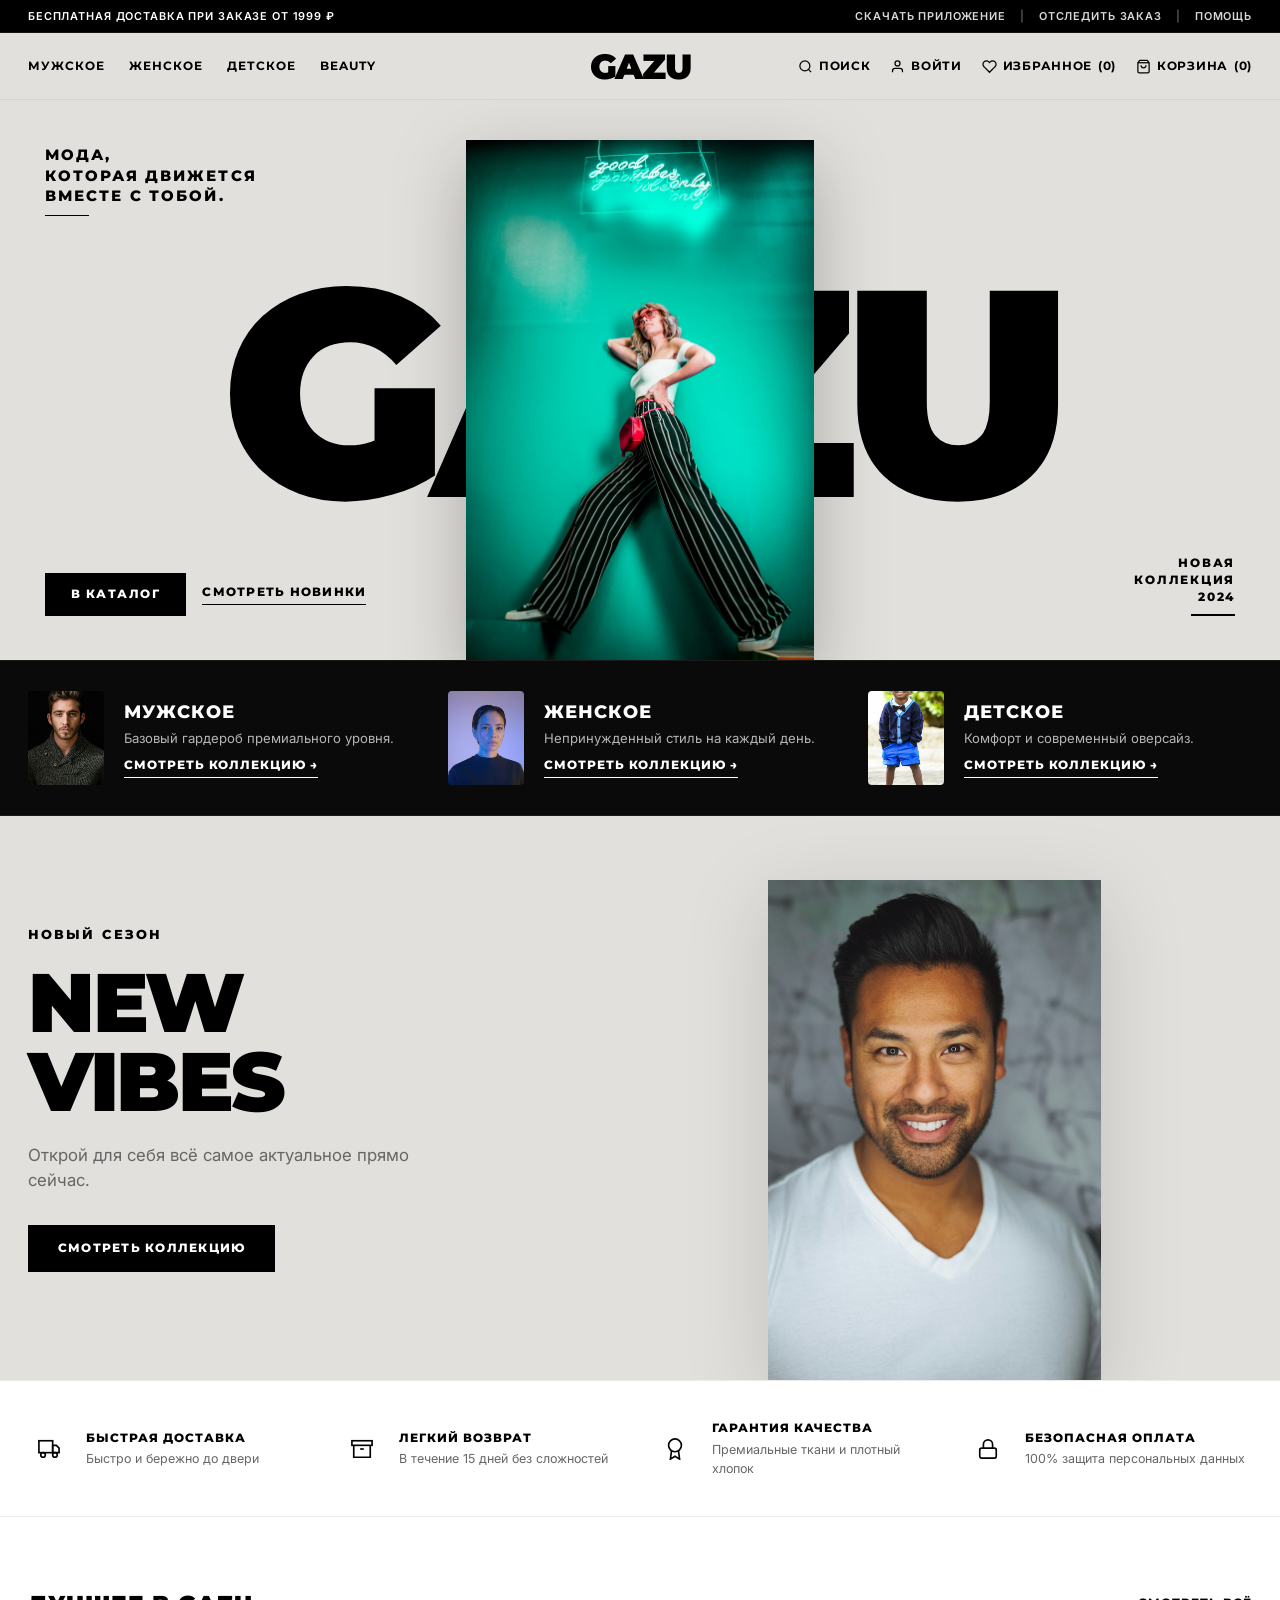
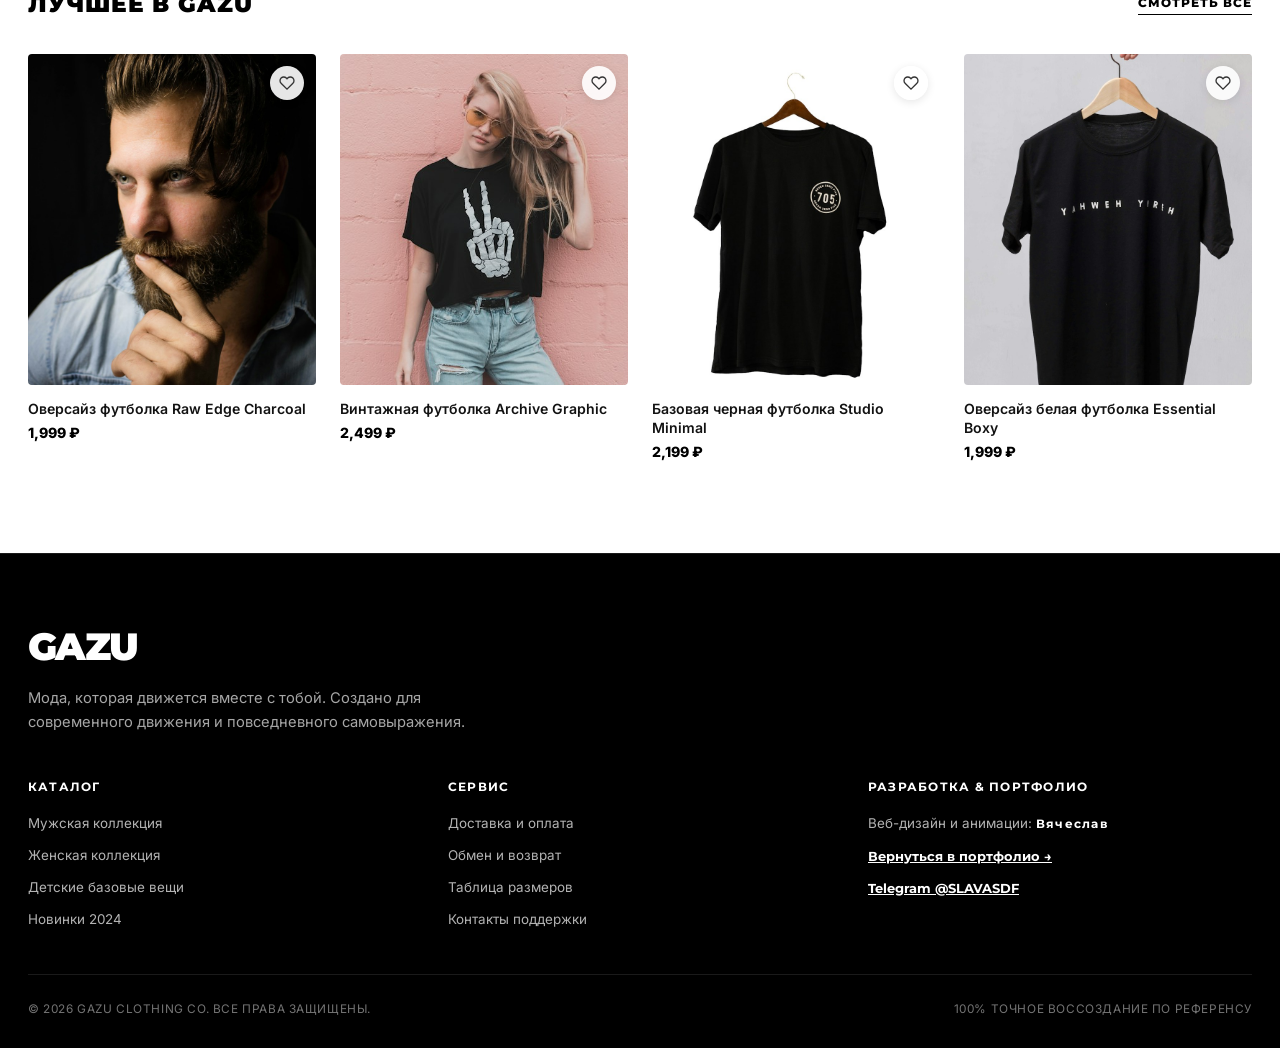
==== commit 7c561ec3: "Enhance GAZU with HD imagery, smooth block entrance animations and full Russian translation" ====
--- a/projects/gazu/index.html
+++ b/projects/gazu/index.html
@@ -1,54 +1,54 @@
 <!DOCTYPE html>
-<html lang="en">
+<html lang="ru">
 <head>
   <meta charset="UTF-8">
   <meta name="viewport" content="width=device-width, initial-scale=1.0, maximum-scale=5.0">
-  <title>GAZU — Minimalist Streetwear & Fashion eCommerce</title>
+  <title>GAZU — Премиальный стритвир и концептуальный магазин одежды</title>
   
-  <meta name="description" content="GAZU Official Store. Fashion that moves with you. Explore the new season collection of elevated everyday essentials.">
+  <meta name="description" content="Официальный онлайн-магазин GAZU. Мода, которая движется вместе с тобой. Новая коллекция оверсайз футболок, худи и базового премиального гардероба.">
 
   <!-- Favicon -->
-  <link rel="icon" type="image/svg+xml" href="favicon.svg?v=1.0">
-
-  <!-- Fonts: Montserrat & Inter for high-fashion editorial precision -->
+  <link rel="icon" type="image/svg+xml" href="favicon.svg?v=2.0">
+
+  <!-- Fonts: Montserrat & Inter for editorial streetwear precision -->
   <link rel="preconnect" href="https://fonts.googleapis.com">
   <link rel="preconnect" href="https://fonts.gstatic.com" crossorigin>
   <link href="https://fonts.googleapis.com/css2?family=Inter:wght@300;400;500;600;700&family=Montserrat:wght@400;500;600;700;800;900&display=swap" rel="stylesheet">
   
-  <link rel="stylesheet" href="style.css?v=1.0">
+  <link rel="stylesheet" href="style.css?v=2.0">
 </head>
 <body>
 
   <!-- 1. Top Utility Bar (Black) -->
-  <aside class="utility-bar">
+  <aside class="utility-bar anim-fade-down">
     <div class="utility-container">
       <div class="utility-left">
-        <span>FREE DELIVERY ON ORDERS ABOVE 1999</span>
+        <span>БЕСПЛАТНАЯ ДОСТАВКА ПРИ ЗАКАЗЕ ОТ 1999 ₽</span>
       </div>
       <div class="utility-right">
-        <a href="#help" class="utility-link">DOWNLOAD APP</a>
+        <a href="#help" class="utility-link">СКАЧАТЬ ПРИЛОЖЕНИЕ</a>
         <span class="utility-sep">|</span>
-        <a href="#track" class="utility-link">TRACK ORDER</a>
+        <a href="#track" class="utility-link">ОТСЛЕДИТЬ ЗАКАЗ</a>
         <span class="utility-sep">|</span>
-        <a href="#help" class="utility-link">HELP</a>
+        <a href="#help" class="utility-link">ПОМОЩЬ</a>
       </div>
     </div>
   </aside>
 
   <!-- 2. Main Navigation Bar -->
-  <header class="navbar" id="navbar">
+  <header class="navbar anim-fade-down" id="navbar">
     <div class="nav-container">
       
       <!-- Nav Categories Left -->
       <nav class="nav-left">
-        <a href="#men" class="nav-category-link">MEN</a>
-        <a href="#women" class="nav-category-link">WOMEN</a>
-        <a href="#kids" class="nav-category-link">KIDS</a>
+        <a href="#men" class="nav-category-link">МУЖСКОЕ</a>
+        <a href="#women" class="nav-category-link">ЖЕНСКОЕ</a>
+        <a href="#kids" class="nav-category-link">ДЕТСКОЕ</a>
         <a href="#beauty" class="nav-category-link">BEAUTY</a>
       </nav>
 
       <!-- Center Monumental Logo -->
-      <a href="#" class="brand-logo" aria-label="GAZU Homepage">
+      <a href="#" class="brand-logo" aria-label="GAZU Главная">
         <span>GAZU</span>
       </a>
 
@@ -60,7 +60,7 @@
             <circle cx="11" cy="11" r="8"/>
             <line x1="21" y1="21" x2="16.65" y2="16.65"/>
           </svg>
-          <span class="action-label">SEARCH</span>
+          <span class="action-label">ПОИСК</span>
         </button>
 
         <button class="nav-action-btn" id="loginTriggerBtn">
@@ -68,14 +68,14 @@
             <path d="M20 21v-2a4 4 0 0 0-4-4H8a4 4 0 0 0-4 4v2"/>
             <circle cx="12" cy="7" r="4"/>
           </svg>
-          <span class="action-label">LOGIN</span>
+          <span class="action-label">ВОЙТИ</span>
         </button>
 
         <button class="nav-action-btn" id="wishlistTriggerBtn">
           <svg width="15" height="15" viewBox="0 0 24 24" fill="none" stroke="currentColor" stroke-width="2" class="wishlist-header-svg">
             <path d="M20.84 4.61a5.5 5.5 0 0 0-7.78 0L12 5.67l-1.06-1.06a5.5 5.5 0 0 0-7.78 7.78l1.06 1.06L12 21.23l7.78-7.78 1.06-1.06a5.5 5.5 0 0 0 0-7.78z"/>
           </svg>
-          <span class="action-label">WISHLIST</span>
+          <span class="action-label">ИЗБРАННОЕ</span>
           <span class="action-counter" id="wishlistCount">(0)</span>
         </button>
 
@@ -85,7 +85,7 @@
             <line x1="3" y1="6" x2="21" y2="6"/>
             <path d="M16 10a4 4 0 0 1-8 0"/>
           </svg>
-          <span class="action-label">CART</span>
+          <span class="action-label">КОРЗИНА</span>
           <span class="action-counter" id="cartCount">(0)</span>
         </button>
 
@@ -99,35 +99,38 @@
     <!-- 3. Hero Section (Layered Monumental Typography & Walking Model) -->
     <section class="hero-stage">
       
-      <!-- Backdrop with Giant Letters + Walking Model -->
-      <div class="hero-canvas-wrap">
-        <img src="assets/hero-clean-backdrop.jpg" alt="GAZU Fashion Model Walking in Trenchcoat" class="hero-backdrop-img">
+      <!-- Crisp Vector Typography Behind the Model -->
+      <div class="hero-giant-letters" aria-hidden="true">GAZU</div>
+
+      <!-- High-Resolution Walking Model Centerpiece -->
+      <div class="hero-model-wrap anim-hero-model">
+        <img src="assets/hero-model.jpg" alt="GAZU Fashion Model Walking in Trenchcoat" class="hero-model-photo">
       </div>
 
       <!-- Real Scalable Microcopy & Interactive Buttons Layered Over Hero -->
       <div class="hero-overlay-ui">
         
         <!-- Top-Left Quote -->
-        <div class="hero-quote-box">
+        <div class="hero-quote-box anim-hero-left">
           <h2 class="hero-quote-text">
-            <span>FASHION</span>
-            <span>THAT MOVES</span>
-            <span>WITH YOU.</span>
+            <span>МОДА,</span>
+            <span>КОТОРАЯ ДВИЖЕТСЯ</span>
+            <span>ВМЕСТЕ С ТОБОЙ.</span>
           </h2>
           <div class="quote-underline"></div>
         </div>
 
         <!-- Bottom-Left CTA Group -->
-        <div class="hero-cta-box">
-          <a href="#best-of-gazu" class="btn-shop-now">SHOP NOW</a>
-          <a href="#new-vibes" class="btn-explore-new">EXPLORE NEW IN</a>
+        <div class="hero-cta-box anim-hero-left">
+          <a href="#best-of-gazu" class="btn-shop-now">В КАТАЛОГ</a>
+          <a href="#new-vibes" class="btn-explore-new">СМОТРЕТЬ НОВИНКИ</a>
         </div>
 
         <!-- Bottom-Right Collection Tag -->
-        <div class="hero-season-box">
+        <div class="hero-season-box anim-hero-right">
           <div class="season-text">
-            <span>NEW</span>
-            <span>COLLECTION</span>
+            <span>НОВАЯ</span>
+            <span>КОЛЛЕКЦИЯ</span>
             <span>2024</span>
           </div>
           <div class="season-underline"></div>
@@ -142,38 +145,38 @@
       <div class="categories-container">
         
         <!-- Category 1: MEN -->
-        <div class="category-card" id="men">
+        <div class="category-card reveal-category" data-delay="0.1" id="men">
           <div class="cat-thumb-box">
-            <img src="assets/cat-men.jpg" alt="Men's Collection" class="cat-thumb-img">
+            <img src="assets/cat-men.jpg" alt="Мужская коллекция" class="cat-thumb-img" loading="lazy">
           </div>
           <div class="cat-info-box">
-            <h3 class="cat-title">MEN</h3>
-            <p class="cat-tagline">Elevated everyday essentials.</p>
-            <a href="#best-of-gazu" class="cat-link">SHOP MEN &rarr;</a>
+            <h3 class="cat-title">МУЖСКОЕ</h3>
+            <p class="cat-tagline">Базовый гардероб премиального уровня.</p>
+            <a href="#best-of-gazu" class="cat-link">СМОТРЕТЬ КОЛЛЕКЦИЮ &rarr;</a>
           </div>
         </div>
 
         <!-- Category 2: WOMEN -->
-        <div class="category-card" id="women">
+        <div class="category-card reveal-category" data-delay="0.2" id="women">
           <div class="cat-thumb-box">
-            <img src="assets/cat-women.jpg" alt="Women's Collection" class="cat-thumb-img">
+            <img src="assets/cat-women.jpg" alt="Женская коллекция" class="cat-thumb-img" loading="lazy">
           </div>
           <div class="cat-info-box">
-            <h3 class="cat-title">WOMEN</h3>
-            <p class="cat-tagline">Effortless style for every you.</p>
-            <a href="#best-of-gazu" class="cat-link">SHOP WOMEN &rarr;</a>
+            <h3 class="cat-title">ЖЕНСКОЕ</h3>
+            <p class="cat-tagline">Непринужденный стиль на каждый день.</p>
+            <a href="#best-of-gazu" class="cat-link">СМОТРЕТЬ КОЛЛЕКЦИЮ &rarr;</a>
           </div>
         </div>
 
         <!-- Category 3: KIDS -->
-        <div class="category-card" id="kids">
+        <div class="category-card reveal-category" data-delay="0.3" id="kids">
           <div class="cat-thumb-box">
-            <img src="assets/cat-kids.jpg" alt="Kids Collection" class="cat-thumb-img">
+            <img src="assets/cat-kids.jpg" alt="Детская коллекция" class="cat-thumb-img" loading="lazy">
           </div>
           <div class="cat-info-box">
-            <h3 class="cat-title">KIDS</h3>
-            <p class="cat-tagline">Comfort meets cool everyday.</p>
-            <a href="#best-of-gazu" class="cat-link">SHOP KIDS &rarr;</a>
+            <h3 class="cat-title">ДЕТСКОЕ</h3>
+            <p class="cat-tagline">Комфорт и современный оверсайз.</p>
+            <a href="#best-of-gazu" class="cat-link">СМОТРЕТЬ КОЛЛЕКЦИЮ &rarr;</a>
           </div>
         </div>
 
@@ -185,18 +188,18 @@
       <div class="vibes-split-grid">
         
         <!-- Left Editorial Copy -->
-        <div class="vibes-content-col">
-          <span class="vibes-eyebrow">NEW SEASON</span>
+        <div class="vibes-content-col reveal-vibes-left">
+          <span class="vibes-eyebrow">НОВЫЙ СЕЗОН</span>
           <h2 class="vibes-main-heading">
             NEW<br>VIBES
           </h2>
-          <p class="vibes-sub-desc">Discover everything new and now.</p>
-          <a href="#best-of-gazu" class="btn-explore-collection">EXPLORE COLLECTION</a>
+          <p class="vibes-sub-desc">Открой для себя всё самое актуальное прямо сейчас.</p>
+          <a href="#best-of-gazu" class="btn-explore-collection">СМОТРЕТЬ КОЛЛЕКЦИЮ</a>
         </div>
 
         <!-- Right Model Portrait -->
-        <div class="vibes-visual-col">
-          <img src="assets/vibes-model.jpg" alt="Curly-haired model in black streetwear jacket" class="vibes-model-img">
+        <div class="vibes-visual-col reveal-vibes-right">
+          <img src="assets/vibes-model.jpg" alt="Стильная модель в черной рубашке-куртке" class="vibes-model-img" loading="lazy">
         </div>
 
       </div>
@@ -206,7 +209,7 @@
     <section class="trust-strip">
       <div class="trust-container">
         
-        <div class="trust-item">
+        <div class="trust-item reveal-trust" data-delay="0.1">
           <div class="trust-icon-box">
             <!-- Fast Delivery Truck SVG -->
             <svg width="22" height="22" viewBox="0 0 24 24" fill="none" stroke="currentColor" stroke-width="1.8">
@@ -217,12 +220,12 @@
             </svg>
           </div>
           <div class="trust-text-box">
-            <strong class="trust-title">FAST DELIVERY</strong>
-            <span class="trust-subtitle">Quick & safe delivery</span>
-          </div>
-        </div>
-
-        <div class="trust-item">
+            <strong class="trust-title">БЫСТРАЯ ДОСТАВКА</strong>
+            <span class="trust-subtitle">Быстро и бережно до двери</span>
+          </div>
+        </div>
+
+        <div class="trust-item reveal-trust" data-delay="0.2">
           <div class="trust-icon-box">
             <!-- Easy Returns Box SVG -->
             <svg width="22" height="22" viewBox="0 0 24 24" fill="none" stroke="currentColor" stroke-width="1.8">
@@ -232,12 +235,12 @@
             </svg>
           </div>
           <div class="trust-text-box">
-            <strong class="trust-title">EASY RETURNS</strong>
-            <span class="trust-subtitle">Within 15 days</span>
-          </div>
-        </div>
-
-        <div class="trust-item">
+            <strong class="trust-title">ЛЕГКИЙ ВОЗВРАТ</strong>
+            <span class="trust-subtitle">В течение 15 дней без сложностей</span>
+          </div>
+        </div>
+
+        <div class="trust-item reveal-trust" data-delay="0.3">
           <div class="trust-icon-box">
             <!-- Quality Assured Seal SVG -->
             <svg width="22" height="22" viewBox="0 0 24 24" fill="none" stroke="currentColor" stroke-width="1.8">
@@ -246,12 +249,12 @@
             </svg>
           </div>
           <div class="trust-text-box">
-            <strong class="trust-title">QUALITY ASSURED</strong>
-            <span class="trust-subtitle">Best fashion, best quality</span>
-          </div>
-        </div>
-
-        <div class="trust-item">
+            <strong class="trust-title">ГАРАНТИЯ КАЧЕСТВА</strong>
+            <span class="trust-subtitle">Премиальные ткани и плотный хлопок</span>
+          </div>
+        </div>
+
+        <div class="trust-item reveal-trust" data-delay="0.4">
           <div class="trust-icon-box">
             <!-- Secure Payment Lock SVG -->
             <svg width="22" height="22" viewBox="0 0 24 24" fill="none" stroke="currentColor" stroke-width="1.8">
@@ -260,8 +263,8 @@
             </svg>
           </div>
           <div class="trust-text-box">
-            <strong class="trust-title">SECURE PAYMENT</strong>
-            <span class="trust-subtitle">100% secure checkout</span>
+            <strong class="trust-title">БЕЗОПАСНАЯ ОПЛАТА</strong>
+            <span class="trust-subtitle">100% защита персональных данных</span>
           </div>
         </div>
 
@@ -272,85 +275,85 @@
     <section class="products-section" id="best-of-gazu">
       <div class="products-container">
         
-        <div class="products-header">
-          <h2 class="products-title">BEST OF GAZU</h2>
-          <a href="#all" class="products-view-all">VIEW ALL</a>
+        <div class="products-header reveal-product-header">
+          <h2 class="products-title">ЛУЧШЕЕ В GAZU</h2>
+          <a href="#all" class="products-view-all">СМОТРЕТЬ ВСЁ</a>
         </div>
 
         <div class="products-grid">
           
           <!-- Product 1 -->
-          <div class="product-card" data-id="1" data-name="Raw Edge Heavyweight Tee" data-price="1999" data-img="assets/prod-1.jpg">
+          <div class="product-card reveal-product-card" data-delay="0.1" data-id="1" data-name="Оверсайз футболка Raw Edge Charcoal" data-price="1999" data-img="assets/prod-1.jpg">
             <div class="product-img-box">
-              <img src="assets/prod-1.jpg" alt="Raw Edge Heavyweight Tee" class="product-img">
-              <button class="btn-wishlist" aria-label="Add to wishlist" data-id="1">
+              <img src="assets/prod-1.jpg" alt="Оверсайз футболка Raw Edge Charcoal" class="product-img" loading="lazy">
+              <button class="btn-wishlist" aria-label="Добавить в избранное" data-id="1">
                 <svg width="16" height="16" viewBox="0 0 24 24" fill="none" stroke="currentColor" stroke-width="2">
                   <path d="M20.84 4.61a5.5 5.5 0 0 0-7.78 0L12 5.67l-1.06-1.06a5.5 5.5 0 0 0-7.78 7.78l1.06 1.06L12 21.23l7.78-7.78 1.06-1.06a5.5 5.5 0 0 0 0-7.78z"/>
                 </svg>
               </button>
               <div class="quick-add-overlay">
-                <button class="btn-quick-add" data-id="1">ADD TO CART</button>
+                <button class="btn-quick-add" data-id="1">В КОРЗИНУ</button>
               </div>
             </div>
             <div class="product-meta">
-              <h4 class="product-name">Raw Edge Heavyweight Tee</h4>
+              <h4 class="product-name">Оверсайз футболка Raw Edge Charcoal</h4>
               <span class="product-price">1,999 ₽</span>
             </div>
           </div>
 
           <!-- Product 2 -->
-          <div class="product-card" data-id="2" data-name="Archive Graphic Boxy T-Shirt" data-price="2499" data-img="assets/prod-2.jpg">
+          <div class="product-card reveal-product-card" data-delay="0.2" data-id="2" data-name="Винтажная футболка Archive Graphic" data-price="2499" data-img="assets/prod-2.jpg">
             <div class="product-img-box">
-              <img src="assets/prod-2.jpg" alt="Archive Graphic Boxy T-Shirt" class="product-img">
-              <button class="btn-wishlist" aria-label="Add to wishlist" data-id="2">
+              <img src="assets/prod-2.jpg" alt="Винтажная футболка Archive Graphic" class="product-img" loading="lazy">
+              <button class="btn-wishlist" aria-label="Добавить в избранное" data-id="2">
                 <svg width="16" height="16" viewBox="0 0 24 24" fill="none" stroke="currentColor" stroke-width="2">
                   <path d="M20.84 4.61a5.5 5.5 0 0 0-7.78 0L12 5.67l-1.06-1.06a5.5 5.5 0 0 0-7.78 7.78l1.06 1.06L12 21.23l7.78-7.78 1.06-1.06a5.5 5.5 0 0 0 0-7.78z"/>
                 </svg>
               </button>
               <div class="quick-add-overlay">
-                <button class="btn-quick-add" data-id="2">ADD TO CART</button>
+                <button class="btn-quick-add" data-id="2">В КОРЗИНУ</button>
               </div>
             </div>
             <div class="product-meta">
-              <h4 class="product-name">Archive Graphic Boxy T-Shirt</h4>
+              <h4 class="product-name">Винтажная футболка Archive Graphic</h4>
               <span class="product-price">2,499 ₽</span>
             </div>
           </div>
 
           <!-- Product 3 -->
-          <div class="product-card" data-id="3" data-name="Minimalist Studio Black Tee" data-price="2199" data-img="assets/prod-3.jpg">
+          <div class="product-card reveal-product-card" data-delay="0.3" data-id="3" data-name="Базовая черная футболка Studio Minimal" data-price="2199" data-img="assets/prod-3.jpg">
             <div class="product-img-box">
-              <img src="assets/prod-3.jpg" alt="Minimalist Studio Black Tee" class="product-img">
-              <button class="btn-wishlist" aria-label="Add to wishlist" data-id="3">
+              <img src="assets/prod-3.jpg" alt="Базовая черная футболка Studio Minimal" class="product-img" loading="lazy">
+              <button class="btn-wishlist" aria-label="Добавить в избранное" data-id="3">
                 <svg width="16" height="16" viewBox="0 0 24 24" fill="none" stroke="currentColor" stroke-width="2">
                   <path d="M20.84 4.61a5.5 5.5 0 0 0-7.78 0L12 5.67l-1.06-1.06a5.5 5.5 0 0 0-7.78 7.78l1.06 1.06L12 21.23l7.78-7.78 1.06-1.06a5.5 5.5 0 0 0 0-7.78z"/>
                 </svg>
               </button>
               <div class="quick-add-overlay">
-                <button class="btn-quick-add" data-id="3">ADD TO CART</button>
+                <button class="btn-quick-add" data-id="3">В КОРЗИНУ</button>
               </div>
             </div>
             <div class="product-meta">
-              <h4 class="product-name">Minimalist Studio Black Tee</h4>
+              <h4 class="product-name">Базовая черная футболка Studio Minimal</h4>
               <span class="product-price">2,199 ₽</span>
             </div>
           </div>
 
           <!-- Product 4 -->
-          <div class="product-card" data-id="4" data-name="Essential Oversized White Tee" data-price="1999" data-img="assets/prod-4.jpg">
+          <div class="product-card reveal-product-card" data-delay="0.4" data-id="4" data-name="Оверсайз белая футболка Essential Boxy" data-price="1999" data-img="assets/prod-4.jpg">
             <div class="product-img-box">
-              <img src="assets/prod-4.jpg" alt="Essential Oversized White Tee" class="product-img">
-              <button class="btn-wishlist" aria-label="Add to wishlist" data-id="4">
+              <img src="assets/prod-4.jpg" alt="Оверсайз белая футболка Essential Boxy" class="product-img" loading="lazy">
+              <button class="btn-wishlist" aria-label="Добавить в избранное" data-id="4">
                 <svg width="16" height="16" viewBox="0 0 24 24" fill="none" stroke="currentColor" stroke-width="2">
                   <path d="M20.84 4.61a5.5 5.5 0 0 0-7.78 0L12 5.67l-1.06-1.06a5.5 5.5 0 0 0-7.78 7.78l1.06 1.06L12 21.23l7.78-7.78 1.06-1.06a5.5 5.5 0 0 0 0-7.78z"/>
                 </svg>
               </button>
               <div class="quick-add-overlay">
-                <button class="btn-quick-add" data-id="4">ADD TO CART</button>
+                <button class="btn-quick-add" data-id="4">В КОРЗИНУ</button>
               </div>
             </div>
             <div class="product-meta">
-              <h4 class="product-name">Essential Oversized White Tee</h4>
+              <h4 class="product-name">Оверсайз белая футболка Essential Boxy</h4>
               <span class="product-price">1,999 ₽</span>
             </div>
           </div>
@@ -366,8 +369,8 @@
   <div class="cart-drawer-overlay" id="cartOverlay">
     <div class="cart-drawer">
       <div class="cart-drawer-header">
-        <h3 class="cart-drawer-title">YOUR SHOPPING BAG</h3>
-        <button class="cart-drawer-close" id="cartCloseBtn" aria-label="Close Cart">
+        <h3 class="cart-drawer-title">ВАША КОРЗИНА</h3>
+        <button class="cart-drawer-close" id="cartCloseBtn" aria-label="Закрыть корзину">
           <svg width="20" height="20" viewBox="0 0 24 24" fill="none" stroke="currentColor" stroke-width="2">
             <line x1="18" y1="6" x2="6" y2="18"/>
             <line x1="6" y1="6" x2="18" y2="18"/>
@@ -378,63 +381,63 @@
       <div class="cart-items-list" id="cartItemsList">
         <!-- Rendered by JS -->
         <div class="cart-empty-state" id="cartEmptyState">
-          <p>Your shopping bag is currently empty.</p>
-          <a href="#best-of-gazu" class="btn-shop-now" id="continueShoppingBtn">EXPLORE COLLECTION</a>
+          <p>Ваша корзина пока пуста.</p>
+          <a href="#best-of-gazu" class="btn-shop-now" id="continueShoppingBtn">СМОТРЕТЬ КАТАЛОГ</a>
         </div>
       </div>
 
       <div class="cart-drawer-footer" id="cartFooter">
         <div class="cart-subtotal-row">
-          <span>SUBTOTAL:</span>
+          <span>ИТОГО К ОПЛАТЕ:</span>
           <strong id="cartSubtotal">0 ₽</strong>
         </div>
-        <p class="cart-shipping-note">Free standard shipping applied on all orders.</p>
-        <button class="btn-checkout" id="checkoutBtn">PROCEED TO CHECKOUT</button>
+        <p class="cart-shipping-note">Бесплатная стандартная доставка включена в заказ.</p>
+        <button class="btn-checkout" id="checkoutBtn">ОФОРМИТЬ ЗАКАЗ</button>
       </div>
     </div>
   </div>
 
   <!-- Toast Notification Box -->
-  <div class="toast-notification" id="toastNotice">Item added to bag</div>
+  <div class="toast-notification" id="toastNotice">Товар добавлен в корзину</div>
 
   <!-- Minimalist Brand Footer -->
   <footer class="footer">
     <div class="footer-container">
       <div class="footer-brand-row">
         <span class="footer-logo">GAZU</span>
-        <p class="footer-statement">Fashion that moves with you. Crafted for modern movement and everyday expression.</p>
+        <p class="footer-statement">Мода, которая движется вместе с тобой. Создано для современного движения и повседневного самовыражения.</p>
       </div>
 
       <div class="footer-links-row">
         <div class="footer-col">
-          <strong>SHOP</strong>
-          <a href="#men">Men's Wardrobe</a>
-          <a href="#women">Women's Collection</a>
-          <a href="#kids">Kids Essentials</a>
-          <a href="#best-of-gazu">New In 2024</a>
+          <strong>КАТАЛОГ</strong>
+          <a href="#men">Мужская коллекция</a>
+          <a href="#women">Женская коллекция</a>
+          <a href="#kids">Детские базовые вещи</a>
+          <a href="#best-of-gazu">Новинки 2024</a>
         </div>
         <div class="footer-col">
-          <strong>CUSTOMER SERVICE</strong>
-          <a href="#help">Delivery & Shipping</a>
-          <a href="#help">Returns & Exchanges</a>
-          <a href="#help">Size Guide</a>
-          <a href="#help">Contact Us</a>
+          <strong>СЕРВИС</strong>
+          <a href="#help">Доставка и оплата</a>
+          <a href="#help">Обмен и возврат</a>
+          <a href="#help">Таблица размеров</a>
+          <a href="#help">Контакты поддержки</a>
         </div>
         <div class="footer-col">
-          <strong>DEVELOPER & PORTFOLIO</strong>
-          <p class="footer-credit">Interactive eCommerce design by <strong>Vyacheslav</strong></p>
-          <a href="../../index.html" class="footer-portfolio-link">Back to Portfolio &rarr;</a>
+          <strong>РАЗРАБОТКА & ПОРТФОЛИО</strong>
+          <p class="footer-credit">Веб-дизайн и анимации: <strong>Вячеслав</strong></p>
+          <a href="../../index.html" class="footer-portfolio-link">Вернуться в портфолио &rarr;</a>
           <a href="https://t.me/SLAVASDF" target="_blank" rel="noopener noreferrer" class="footer-portfolio-link">Telegram @SLAVASDF</a>
         </div>
       </div>
 
       <div class="footer-bottom-bar">
-        <span>&copy; 2026 GAZU CLOTHING CO. ALL RIGHTS RESERVED.</span>
-        <span>DESIGNED TO MATCH REFERENCE 100%</span>
+        <span>&copy; 2026 GAZU CLOTHING CO. ВСЕ ПРАВА ЗАЩИЩЕНЫ.</span>
+        <span>100% ТОЧНОЕ ВОССОЗДАНИЕ ПО РЕФЕРЕНСУ</span>
       </div>
     </div>
   </footer>
 
-  <script src="app.js?v=1.0"></script>
+  <script src="app.js?v=2.0"></script>
 </body>
 </html>
--- a/projects/gazu/style.css
+++ b/projects/gazu/style.css
@@ -1,13 +1,13 @@
 /* ==========================================================================
-   GAZU FASHION & STREETWEAR E-COMMERCE STYLESHEET
-   100% Precision Match to Reference Design
+   GAZU FASHION & STREETWEAR E-COMMERCE STYLESHEET (v2.0 HD & ANIMATIONS)
+   100% Match to Reference with Smooth Staggered Animations & Ultra-Crisp Imagery
    ========================================================================== */
 
 :root {
   /* Exact Tonal Palette from Reference */
   --bg-stone: #e1e0dc;
-  --bg-stone-light: #eae9e5;
-  --bg-dark: #0c0c0c;
+  --bg-stone-light: #ebeae6;
+  --bg-dark: #0a0a0a;
   --bg-black: #000000;
   --bg-white: #ffffff;
   
@@ -23,6 +23,10 @@
   /* Typography */
   --font-heading: 'Montserrat', -apple-system, BlinkMacSystemFont, sans-serif;
   --font-body: 'Inter', -apple-system, BlinkMacSystemFont, sans-serif;
+
+  /* Transitions */
+  --ease-smooth: cubic-bezier(0.16, 1, 0.3, 1);
+  --ease-spring: cubic-bezier(0.34, 1.56, 0.64, 1);
 }
 
 /* Reset */
@@ -75,8 +79,8 @@
   font-size: 0.68rem;
   font-weight: 600;
   letter-spacing: 0.08em;
-  padding: 7px 0;
-  border-bottom: 1px solid rgba(255, 255, 255, 0.06);
+  padding: 8px 0;
+  border-bottom: 1px solid rgba(255, 255, 255, 0.08);
 }
 
 .utility-container {
@@ -91,7 +95,7 @@
 .utility-right {
   display: flex;
   align-items: center;
-  gap: 12px;
+  gap: 14px;
 }
 
 .utility-sep {
@@ -116,15 +120,16 @@
   position: sticky;
   top: 0;
   z-index: 100;
-  backdrop-filter: blur(10px);
-  -webkit-backdrop-filter: blur(10px);
+  backdrop-filter: blur(12px);
+  -webkit-backdrop-filter: blur(12px);
+  transition: box-shadow 0.3s ease;
 }
 
 .nav-container {
   max-width: 1280px;
   margin: 0 auto;
   padding: 0 28px;
-  height: 64px;
+  height: 66px;
   display: grid;
   grid-template-columns: 1fr auto 1fr;
   align-items: center;
@@ -133,7 +138,7 @@
 .nav-left {
   display: flex;
   align-items: center;
-  gap: 26px;
+  gap: 24px;
 }
 
 .nav-category-link {
@@ -142,16 +147,17 @@
   font-weight: 700;
   letter-spacing: 0.08em;
   color: var(--text-black);
-  transition: opacity 0.2s ease;
+  transition: opacity 0.2s ease, transform 0.2s ease;
 }
 
 .nav-category-link:hover {
-  opacity: 0.65;
+  opacity: 0.6;
+  transform: translateY(-1px);
 }
 
 .brand-logo {
   font-family: var(--font-heading);
-  font-size: 2.1rem;
+  font-size: 2.2rem;
   font-weight: 900;
   letter-spacing: -0.04em;
   color: var(--text-black);
@@ -159,13 +165,18 @@
   align-items: center;
   justify-content: center;
   line-height: 1;
+  transition: transform 0.3s ease;
+}
+
+.brand-logo:hover {
+  transform: scale(1.02);
 }
 
 .nav-right {
   display: flex;
   align-items: center;
   justify-content: flex-end;
-  gap: 22px;
+  gap: 20px;
 }
 
 .nav-action-btn {
@@ -177,20 +188,21 @@
   font-weight: 700;
   letter-spacing: 0.06em;
   color: var(--text-black);
-  transition: opacity 0.2s ease;
+  transition: opacity 0.2s ease, transform 0.2s ease;
 }
 
 .nav-action-btn:hover {
   opacity: 0.65;
+  transform: translateY(-1px);
 }
 
 .action-counter {
   font-size: 0.72rem;
-  font-weight: 600;
+  font-weight: 700;
 }
 
 /* ==========================================================================
-   3. HERO STAGE (Exact Match to Reference)
+   3. HERO STAGE (Layered Monumental Vector Letters + Sharp Model)
    ========================================================================== */
 .hero-stage {
   position: relative;
@@ -198,30 +210,70 @@
   background: var(--bg-stone);
   display: flex;
   justify-content: center;
+  align-items: flex-end;
+  min-height: 520px;
   overflow: hidden;
-}
-
-.hero-canvas-wrap {
+  padding-top: 40px;
+}
+
+/* Giant Razor-Sharp Vector Typography */
+.hero-giant-letters {
+  position: absolute;
+  top: 52%;
+  left: 50%;
+  transform: translate(-50%, -50%);
+  font-family: var(--font-heading);
+  font-size: clamp(7rem, 23vw, 24rem);
+  font-weight: 900;
+  letter-spacing: -0.05em;
+  color: #000000;
+  white-space: nowrap;
+  user-select: none;
+  z-index: 1;
+  line-height: 0.85;
+  pointer-events: none;
+  opacity: 0;
+  animation: heroLettersReveal 1.2s var(--ease-smooth) 0.1s forwards;
+}
+
+/* High-Resolution Walking Model Centerpiece */
+.hero-model-wrap {
+  position: relative;
+  z-index: 2;
   width: 100%;
-  max-width: 1280px;
-  position: relative;
-  display: block;
-}
-
-.hero-backdrop-img {
+  max-width: 540px;
+  margin: 0 auto;
+  display: flex;
+  justify-content: center;
+  align-items: flex-end;
+  opacity: 0;
+  transform: translateY(40px);
+}
+
+.anim-hero-model {
+  animation: heroModelEntrance 1.2s var(--ease-smooth) 0.2s forwards;
+}
+
+.hero-model-photo {
   width: 100%;
-  height: auto;
-  display: block;
-  object-fit: cover;
-}
-
-/* Real Interactive UI Elements Positioned Over the Hero Image */
+  max-height: 520px;
+  object-fit: contain;
+  filter: drop-shadow(0 24px 35px rgba(0, 0, 0, 0.25));
+  transition: transform 0.6s ease;
+}
+
+.hero-model-wrap:hover .hero-model-photo {
+  transform: scale(1.02);
+}
+
+/* Interactive UI Elements Over Hero */
 .hero-overlay-ui {
   position: absolute;
   inset: 0;
   max-width: 1280px;
   margin: 0 auto;
   pointer-events: none;
+  z-index: 3;
 }
 
 /* Top-Left Quote */
@@ -230,6 +282,12 @@
   top: 8%;
   left: 3.5%;
   pointer-events: auto;
+  opacity: 0;
+  transform: translateX(-30px);
+}
+
+.anim-hero-left {
+  animation: slideFromLeft 0.9s var(--ease-smooth) 0.35s forwards;
 }
 
 .hero-quote-text {
@@ -253,12 +311,15 @@
 /* Bottom-Left Buttons */
 .hero-cta-box {
   position: absolute;
-  bottom: 8.5%;
+  bottom: 8%;
   left: 3.5%;
   display: flex;
   align-items: center;
   gap: 16px;
   pointer-events: auto;
+  opacity: 0;
+  transform: translateX(-30px);
+  animation-delay: 0.5s !important;
 }
 
 .btn-shop-now {
@@ -268,14 +329,15 @@
   font-size: clamp(0.68rem, 1vw, 0.78rem);
   font-weight: 800;
   letter-spacing: 0.12em;
-  padding: 11px 24px;
+  padding: 12px 26px;
   display: inline-block;
-  transition: all 0.25s ease;
+  transition: all 0.25s var(--ease-smooth);
 }
 
 .btn-shop-now:hover {
   background: #252525;
-  transform: translateY(-1px);
+  transform: translateY(-2px);
+  box-shadow: 0 8px 20px rgba(0, 0, 0, 0.2);
 }
 
 .btn-explore-new {
@@ -287,20 +349,27 @@
   border-bottom: 1.5px solid var(--text-black);
   padding-bottom: 2px;
   display: inline-block;
-  transition: opacity 0.2s ease;
+  transition: opacity 0.2s ease, transform 0.2s ease;
 }
 
 .btn-explore-new:hover {
   opacity: 0.6;
+  transform: translateY(-1px);
 }
 
 /* Bottom-Right Collection Tag */
 .hero-season-box {
   position: absolute;
-  bottom: 8.5%;
+  bottom: 8%;
   right: 3.5%;
   text-align: right;
   pointer-events: auto;
+  opacity: 0;
+  transform: translateX(30px);
+}
+
+.anim-hero-right {
+  animation: slideFromRight 0.9s var(--ease-smooth) 0.5s forwards;
 }
 
 .season-text {
@@ -322,15 +391,67 @@
   margin-left: auto;
 }
 
+/* Keyframes for Hero */
+@keyframes heroLettersReveal {
+  0% {
+    opacity: 0;
+    transform: translate(-50%, -50%) scale(0.94);
+    letter-spacing: 0.02em;
+  }
+  100% {
+    opacity: 1;
+    transform: translate(-50%, -50%) scale(1);
+    letter-spacing: -0.05em;
+  }
+}
+
+@keyframes heroModelEntrance {
+  to {
+    opacity: 1;
+    transform: translateY(0);
+  }
+}
+
+@keyframes slideFromLeft {
+  to {
+    opacity: 1;
+    transform: translateX(0);
+  }
+}
+
+@keyframes slideFromRight {
+  to {
+    opacity: 1;
+    transform: translateX(0);
+  }
+}
+
+@keyframes animFadeDown {
+  from {
+    opacity: 0;
+    transform: translateY(-20px);
+  }
+  to {
+    opacity: 1;
+    transform: translateY(0);
+  }
+}
+
+.anim-fade-down {
+  animation: animFadeDown 0.7s var(--ease-smooth) forwards;
+}
+
 /* ==========================================================================
-   4. CATEGORIES BAR (Black Background)
+   4. CATEGORIES BAR (Black Background with Staggered Entrance)
    ========================================================================== */
 .categories-bar {
   background: var(--bg-dark);
   color: var(--text-white);
-  padding: 24px 0;
+  padding: 30px 0;
   border-top: 1px solid #1a1a1a;
   border-bottom: 1px solid #1a1a1a;
+  position: relative;
+  z-index: 10;
 }
 
 .categories-container {
@@ -339,37 +460,38 @@
   padding: 0 28px;
   display: grid;
   grid-template-columns: repeat(3, 1fr);
-  gap: 32px;
+  gap: 36px;
 }
 
 .category-card {
   display: flex;
   align-items: center;
-  gap: 18px;
-  transition: transform 0.25s ease;
+  gap: 20px;
+  transition: transform 0.3s var(--ease-smooth);
 }
 
 .category-card:hover {
-  transform: translateX(4px);
+  transform: translateX(6px);
 }
 
 .cat-thumb-box {
-  width: 72px;
-  height: 90px;
-  background: #1e1e1e;
+  width: 76px;
+  height: 94px;
+  background: #181818;
   overflow: hidden;
   flex-shrink: 0;
+  border-radius: 4px;
 }
 
 .cat-thumb-img {
   width: 100%;
   height: 100%;
   object-fit: cover;
-  transition: transform 0.35s ease;
+  transition: transform 0.45s ease;
 }
 
 .category-card:hover .cat-thumb-img {
-  transform: scale(1.08);
+  transform: scale(1.09);
 }
 
 .cat-info-box {
@@ -379,33 +501,47 @@
 
 .cat-title {
   font-family: var(--font-heading);
-  font-size: 1.05rem;
+  font-size: 1.1rem;
   font-weight: 800;
   letter-spacing: 0.06em;
   color: #ffffff;
-  margin-bottom: 3px;
+  margin-bottom: 4px;
 }
 
 .cat-tagline {
-  font-size: 0.8rem;
-  color: rgba(255, 255, 255, 0.65);
-  margin-bottom: 8px;
+  font-size: 0.82rem;
+  color: rgba(255, 255, 255, 0.7);
+  margin-bottom: 10px;
+  line-height: 1.4;
 }
 
 .cat-link {
   font-family: var(--font-heading);
-  font-size: 0.72rem;
+  font-size: 0.74rem;
   font-weight: 800;
   letter-spacing: 0.08em;
   color: #ffffff;
   border-bottom: 1px solid #ffffff;
   padding-bottom: 2px;
   align-self: flex-start;
-  transition: opacity 0.2s ease;
+  transition: opacity 0.2s ease, transform 0.2s ease;
 }
 
 .cat-link:hover {
   opacity: 0.75;
+  transform: translateX(3px);
+}
+
+/* Scroll Reveal for Categories */
+.reveal-category {
+  opacity: 0;
+  transform: translateY(35px) scale(0.96);
+  transition: opacity 0.8s var(--ease-smooth), transform 0.8s var(--ease-smooth);
+}
+
+.reveal-category.is-visible {
+  opacity: 1;
+  transform: translateY(0) scale(1);
 }
 
 /* ==========================================================================
@@ -413,7 +549,7 @@
    ========================================================================== */
 .new-vibes-section {
   background: var(--bg-stone);
-  padding: 56px 0 0 0;
+  padding: 64px 0 0 0;
   overflow: hidden;
 }
 
@@ -424,11 +560,11 @@
   display: grid;
   grid-template-columns: 1fr 1.15fr;
   align-items: center;
-  gap: 32px;
+  gap: 36px;
 }
 
 .vibes-content-col {
-  padding-bottom: 56px;
+  padding-bottom: 64px;
 }
 
 .vibes-eyebrow {
@@ -443,35 +579,37 @@
 
 .vibes-main-heading {
   font-family: var(--font-heading);
-  font-size: clamp(3rem, 6vw, 4.8rem);
+  font-size: clamp(3.2rem, 6.5vw, 5.2rem);
   font-weight: 900;
   letter-spacing: -0.03em;
   line-height: 0.95;
   color: var(--text-black);
-  margin-bottom: 20px;
+  margin-bottom: 22px;
 }
 
 .vibes-sub-desc {
-  font-size: 1rem;
+  font-size: 1.05rem;
   color: var(--text-gray);
-  margin-bottom: 28px;
+  margin-bottom: 32px;
+  max-width: 440px;
 }
 
 .btn-explore-collection {
   background: var(--bg-black);
   color: var(--text-white);
   font-family: var(--font-heading);
-  font-size: 0.76rem;
+  font-size: 0.78rem;
   font-weight: 800;
   letter-spacing: 0.1em;
-  padding: 13px 28px;
+  padding: 14px 30px;
   display: inline-block;
-  transition: all 0.25s ease;
+  transition: all 0.25s var(--ease-smooth);
 }
 
 .btn-explore-collection:hover {
   background: #222222;
   transform: translateY(-2px);
+  box-shadow: 0 8px 24px rgba(0, 0, 0, 0.18);
 }
 
 .vibes-visual-col {
@@ -482,9 +620,38 @@
 
 .vibes-model-img {
   width: 100%;
-  max-height: 480px;
+  max-height: 500px;
   object-fit: contain;
   display: block;
+  filter: drop-shadow(0 20px 40px rgba(0, 0, 0, 0.15));
+  transition: transform 0.6s ease;
+}
+
+.vibes-visual-col:hover .vibes-model-img {
+  transform: scale(1.02);
+}
+
+/* Scroll Reveal for Vibes */
+.reveal-vibes-left {
+  opacity: 0;
+  transform: translateX(-40px);
+  transition: opacity 0.85s var(--ease-smooth), transform 0.85s var(--ease-smooth);
+}
+
+.reveal-vibes-left.is-visible {
+  opacity: 1;
+  transform: translateX(0);
+}
+
+.reveal-vibes-right {
+  opacity: 0;
+  transform: scale(0.92) translateY(20px);
+  transition: opacity 0.95s var(--ease-smooth), transform 0.95s var(--ease-smooth);
+}
+
+.reveal-vibes-right.is-visible {
+  opacity: 1;
+  transform: scale(1) translateY(0);
 }
 
 /* ==========================================================================
@@ -492,7 +659,7 @@
    ========================================================================== */
 .trust-strip {
   background: var(--bg-white);
-  padding: 34px 0;
+  padding: 38px 0;
   border-top: 1px solid var(--border-subtle);
   border-bottom: 1px solid var(--border-subtle);
 }
@@ -503,18 +670,23 @@
   padding: 0 28px;
   display: grid;
   grid-template-columns: repeat(4, 1fr);
-  gap: 24px;
+  gap: 28px;
 }
 
 .trust-item {
   display: flex;
   align-items: center;
-  gap: 14px;
+  gap: 16px;
+  transition: transform 0.25s ease;
+}
+
+.trust-item:hover {
+  transform: translateY(-2px);
 }
 
 .trust-icon-box {
-  width: 38px;
-  height: 38px;
+  width: 42px;
+  height: 42px;
   display: flex;
   align-items: center;
   justify-content: center;
@@ -529,23 +701,35 @@
 
 .trust-title {
   font-family: var(--font-heading);
-  font-size: 0.75rem;
+  font-size: 0.78rem;
   font-weight: 800;
   letter-spacing: 0.08em;
   color: var(--text-black);
-  margin-bottom: 2px;
+  margin-bottom: 3px;
 }
 
 .trust-subtitle {
-  font-size: 0.76rem;
+  font-size: 0.78rem;
   color: var(--text-gray);
+}
+
+/* Scroll Reveal for Trust */
+.reveal-trust {
+  opacity: 0;
+  transform: translateY(28px) scale(0.95);
+  transition: opacity 0.7s var(--ease-smooth), transform 0.7s var(--ease-smooth);
+}
+
+.reveal-trust.is-visible {
+  opacity: 1;
+  transform: translateY(0) scale(1);
 }
 
 /* ==========================================================================
    7. "BEST OF GAZU" PRODUCT GRID
    ========================================================================== */
 .products-section {
-  padding: 60px 0 80px 0;
+  padding: 70px 0 90px 0;
   background: var(--bg-white);
 }
 
@@ -559,12 +743,12 @@
   display: flex;
   align-items: center;
   justify-content: space-between;
-  margin-bottom: 28px;
+  margin-bottom: 32px;
 }
 
 .products-title {
   font-family: var(--font-heading);
-  font-size: 1.35rem;
+  font-size: 1.45rem;
   font-weight: 900;
   letter-spacing: 0.04em;
   color: var(--text-black);
@@ -572,23 +756,24 @@
 
 .products-view-all {
   font-family: var(--font-heading);
-  font-size: 0.74rem;
+  font-size: 0.76rem;
   font-weight: 800;
   letter-spacing: 0.08em;
   color: var(--text-black);
-  border-bottom: 1px solid var(--text-black);
+  border-bottom: 1.5px solid var(--text-black);
   padding-bottom: 2px;
-  transition: opacity 0.2s ease;
+  transition: opacity 0.2s ease, transform 0.2s ease;
 }
 
 .products-view-all:hover {
   opacity: 0.6;
+  transform: translateX(3px);
 }
 
 .products-grid {
   display: grid;
   grid-template-columns: repeat(4, 1fr);
-  gap: 20px;
+  gap: 24px;
 }
 
 .product-card {
@@ -600,50 +785,53 @@
 .product-img-box {
   position: relative;
   width: 100%;
-  aspect-ratio: 1 / 1.05;
-  background: #e8e8e8;
+  aspect-ratio: 1 / 1.15;
+  background: #ebebeb;
   overflow: hidden;
-  margin-bottom: 12px;
+  margin-bottom: 14px;
+  border-radius: 4px;
 }
 
 .product-img {
   width: 100%;
   height: 100%;
   object-fit: cover;
-  transition: transform 0.45s ease;
+  transition: transform 0.5s ease;
 }
 
 .product-card:hover .product-img {
-  transform: scale(1.05);
+  transform: scale(1.06);
 }
 
 /* Wishlist Heart Button in Corner */
 .btn-wishlist {
   position: absolute;
-  top: 10px;
-  right: 10px;
-  width: 32px;
-  height: 32px;
+  top: 12px;
+  right: 12px;
+  width: 34px;
+  height: 34px;
   border-radius: 50%;
-  background: rgba(255, 255, 255, 0.85);
-  backdrop-filter: blur(4px);
+  background: rgba(255, 255, 255, 0.9);
+  backdrop-filter: blur(6px);
   display: flex;
   align-items: center;
   justify-content: center;
   color: #333333;
   z-index: 5;
-  transition: all 0.2s ease;
+  transition: all 0.25s var(--ease-spring);
+  box-shadow: 0 2px 8px rgba(0, 0, 0, 0.1);
 }
 
 .btn-wishlist:hover {
   background: #ffffff;
   color: #000000;
-  transform: scale(1.1);
+  transform: scale(1.15);
 }
 
 .btn-wishlist.active {
   background: #ffffff;
   color: #e02424;
+  transform: scale(1.1);
 }
 
 .btn-wishlist.active svg {
@@ -657,11 +845,11 @@
   bottom: 0;
   left: 0;
   right: 0;
-  padding: 10px;
-  background: linear-gradient(180deg, transparent 0%, rgba(0, 0, 0, 0.4) 100%);
+  padding: 12px;
+  background: linear-gradient(180deg, transparent 0%, rgba(0, 0, 0, 0.5) 100%);
   opacity: 0;
-  transform: translateY(10px);
-  transition: all 0.25s ease;
+  transform: translateY(12px);
+  transition: all 0.28s var(--ease-smooth);
   display: flex;
   justify-content: center;
 }
@@ -675,34 +863,60 @@
   background: #000000;
   color: #ffffff;
   font-family: var(--font-heading);
-  font-size: 0.68rem;
+  font-size: 0.72rem;
   font-weight: 800;
   letter-spacing: 0.08em;
-  padding: 8px 16px;
+  padding: 10px 18px;
   width: 100%;
-  transition: background 0.2s ease;
+  border-radius: 2px;
+  transition: background 0.2s ease, transform 0.2s ease;
 }
 
 .btn-quick-add:hover {
   background: #252525;
+  transform: translateY(-1px);
 }
 
 .product-meta {
   display: flex;
   flex-direction: column;
-  gap: 3px;
+  gap: 4px;
 }
 
 .product-name {
-  font-size: 0.84rem;
+  font-size: 0.88rem;
   font-weight: 600;
   color: var(--text-dark);
+  line-height: 1.35;
 }
 
 .product-price {
-  font-size: 0.84rem;
-  font-weight: 700;
+  font-size: 0.88rem;
+  font-weight: 800;
   color: var(--text-black);
+}
+
+/* Scroll Reveal for Products */
+.reveal-product-header {
+  opacity: 0;
+  transform: translateY(20px);
+  transition: opacity 0.7s var(--ease-smooth), transform 0.7s var(--ease-smooth);
+}
+
+.reveal-product-header.is-visible {
+  opacity: 1;
+  transform: translateY(0);
+}
+
+.reveal-product-card {
+  opacity: 0;
+  transform: translateY(35px) scale(0.96);
+  transition: opacity 0.8s var(--ease-smooth), transform 0.8s var(--ease-smooth);
+}
+
+.reveal-product-card.is-visible {
+  opacity: 1;
+  transform: translateY(0) scale(1);
 }
 
 /* ==========================================================================
@@ -711,8 +925,8 @@
 .cart-drawer-overlay {
   position: fixed;
   inset: 0;
-  background: rgba(0, 0, 0, 0.5);
-  backdrop-filter: blur(4px);
+  background: rgba(0, 0, 0, 0.55);
+  backdrop-filter: blur(6px);
   z-index: 300;
   opacity: 0;
   pointer-events: none;
@@ -730,13 +944,13 @@
   right: 0;
   bottom: 0;
   width: 100%;
-  max-width: 420px;
+  max-width: 440px;
   background: #ffffff;
-  box-shadow: -10px 0 40px rgba(0, 0, 0, 0.2);
+  box-shadow: -12px 0 45px rgba(0, 0, 0, 0.25);
   display: flex;
   flex-direction: column;
   transform: translateX(100%);
-  transition: transform 0.35s cubic-bezier(0.16, 1, 0.3, 1);
+  transition: transform 0.38s cubic-bezier(0.16, 1, 0.3, 1);
 }
 
 .cart-drawer-overlay.is-active .cart-drawer {
@@ -744,7 +958,7 @@
 }
 
 .cart-drawer-header {
-  padding: 22px 24px;
+  padding: 24px;
   border-bottom: 1px solid var(--border-subtle);
   display: flex;
   align-items: center;
@@ -753,19 +967,20 @@
 
 .cart-drawer-title {
   font-family: var(--font-heading);
-  font-size: 0.95rem;
+  font-size: 1rem;
   font-weight: 900;
   letter-spacing: 0.06em;
 }
 
 .cart-drawer-close {
   color: #666;
-  padding: 4px;
-  transition: color 0.2s ease;
+  padding: 6px;
+  transition: color 0.2s ease, transform 0.2s ease;
 }
 
 .cart-drawer-close:hover {
   color: #000;
+  transform: scale(1.1);
 }
 
 .cart-items-list {
@@ -789,17 +1004,18 @@
 
 .cart-item {
   display: flex;
-  gap: 14px;
-  align-items: center;
-  padding-bottom: 14px;
+  gap: 16px;
+  align-items: center;
+  padding-bottom: 16px;
   border-bottom: 1px solid var(--border-subtle);
 }
 
 .cart-item-img {
-  width: 60px;
-  height: 65px;
+  width: 65px;
+  height: 72px;
   object-fit: cover;
   background: #eaeaea;
+  border-radius: 3px;
 }
 
 .cart-item-info {
@@ -807,21 +1023,22 @@
 }
 
 .cart-item-name {
-  font-size: 0.82rem;
+  font-size: 0.84rem;
   font-weight: 700;
   margin-bottom: 4px;
+  color: #111;
 }
 
 .cart-item-price {
-  font-size: 0.8rem;
+  font-size: 0.82rem;
   color: #555;
 }
 
 .cart-item-remove {
-  font-size: 0.72rem;
+  font-size: 0.74rem;
   color: #999;
   text-decoration: underline;
-  margin-top: 4px;
+  margin-top: 6px;
   display: inline-block;
   cursor: pointer;
 }
@@ -840,13 +1057,13 @@
   display: flex;
   justify-content: space-between;
   font-family: var(--font-heading);
-  font-size: 0.9rem;
+  font-size: 0.95rem;
   font-weight: 800;
   margin-bottom: 8px;
 }
 
 .cart-shipping-note {
-  font-size: 0.74rem;
+  font-size: 0.76rem;
   color: #777;
   margin-bottom: 16px;
 }
@@ -856,16 +1073,17 @@
   background: #000000;
   color: #ffffff;
   font-family: var(--font-heading);
-  font-size: 0.8rem;
+  font-size: 0.82rem;
   font-weight: 800;
   letter-spacing: 0.1em;
-  padding: 14px;
+  padding: 15px;
   text-align: center;
-  transition: background 0.2s ease;
+  transition: background 0.2s ease, transform 0.2s ease;
 }
 
 .btn-checkout:hover {
   background: #252525;
+  transform: translateY(-1px);
 }
 
 /* Toast */
@@ -877,15 +1095,16 @@
   background: #000000;
   color: #ffffff;
   font-family: var(--font-heading);
-  font-size: 0.75rem;
+  font-size: 0.78rem;
   font-weight: 700;
-  letter-spacing: 0.08em;
-  padding: 10px 22px;
+  letter-spacing: 0.06em;
+  padding: 12px 24px;
   border-radius: 999px;
   opacity: 0;
   pointer-events: none;
   z-index: 400;
   transition: all 0.3s cubic-bezier(0.16, 1, 0.3, 1);
+  box-shadow: 0 8px 24px rgba(0, 0, 0, 0.25);
 }
 
 .toast-notification.is-visible {
@@ -899,7 +1118,7 @@
 .footer {
   background: var(--bg-black);
   color: #ffffff;
-  padding: 60px 0 28px 0;
+  padding: 64px 0 30px 0;
   border-top: 1px solid #1a1a1a;
 }
 
@@ -910,50 +1129,51 @@
 }
 
 .footer-brand-row {
-  margin-bottom: 40px;
+  margin-bottom: 44px;
 }
 
 .footer-logo {
   font-family: var(--font-heading);
-  font-size: 2.2rem;
+  font-size: 2.4rem;
   font-weight: 900;
   letter-spacing: -0.04em;
   display: block;
-  margin-bottom: 10px;
+  margin-bottom: 12px;
 }
 
 .footer-statement {
-  font-size: 0.9rem;
-  color: rgba(255, 255, 255, 0.6);
-  max-width: 440px;
+  font-size: 0.92rem;
+  color: rgba(255, 255, 255, 0.65);
+  max-width: 480px;
+  line-height: 1.6;
 }
 
 .footer-links-row {
   display: grid;
   grid-template-columns: repeat(3, 1fr);
-  gap: 32px;
-  padding-bottom: 40px;
+  gap: 36px;
+  padding-bottom: 44px;
   border-bottom: 1px solid rgba(255, 255, 255, 0.1);
-  margin-bottom: 24px;
+  margin-bottom: 26px;
 }
 
 .footer-col {
   display: flex;
   flex-direction: column;
-  gap: 10px;
+  gap: 12px;
 }
 
 .footer-col strong {
   font-family: var(--font-heading);
-  font-size: 0.76rem;
+  font-size: 0.78rem;
   letter-spacing: 0.1em;
   color: #ffffff;
   margin-bottom: 4px;
 }
 
 .footer-col a {
-  font-size: 0.82rem;
-  color: rgba(255, 255, 255, 0.65);
+  font-size: 0.84rem;
+  color: rgba(255, 255, 255, 0.7);
   transition: color 0.2s ease;
 }
 
@@ -962,13 +1182,13 @@
 }
 
 .footer-credit {
-  font-size: 0.82rem;
-  color: rgba(255, 255, 255, 0.65);
+  font-size: 0.84rem;
+  color: rgba(255, 255, 255, 0.7);
 }
 
 .footer-portfolio-link {
   font-family: var(--font-heading);
-  font-size: 0.76rem;
+  font-size: 0.78rem;
   font-weight: 700;
   color: #ffffff !important;
   text-decoration: underline;
@@ -977,8 +1197,8 @@
 .footer-bottom-bar {
   display: flex;
   justify-content: space-between;
-  font-size: 0.72rem;
-  color: rgba(255, 255, 255, 0.4);
+  font-size: 0.74rem;
+  color: rgba(255, 255, 255, 0.45);
   letter-spacing: 0.05em;
   flex-wrap: wrap;
   gap: 12px;
@@ -990,12 +1210,12 @@
 @media (max-width: 992px) {
   .categories-container {
     grid-template-columns: 1fr;
-    gap: 20px;
+    gap: 22px;
   }
 
   .vibes-split-grid {
     grid-template-columns: 1fr;
-    gap: 24px;
+    gap: 28px;
   }
 
   .trust-container {
@@ -1039,22 +1259,43 @@
   }
 
   .hero-quote-box {
-    top: 5%;
+    top: 4%;
     left: 4%;
   }
 
   .hero-cta-box {
-    bottom: 5%;
+    bottom: 4%;
     left: 4%;
-    gap: 10px;
+    gap: 12px;
   }
 
   .hero-season-box {
-    bottom: 5%;
+    bottom: 4%;
     right: 4%;
+  }
+
+  .hero-giant-letters {
+    font-size: clamp(5rem, 24vw, 9rem);
+  }
+
+  .hero-model-wrap {
+    max-width: 340px;
+  }
+
+  .hero-model-photo {
+    max-height: 380px;
   }
 
   .trust-container {
     grid-template-columns: 1fr;
   }
 }
+
+@media (prefers-reduced-motion: reduce) {
+  *, *::before, *::after {
+    animation-duration: 0.01ms !important;
+    animation-iteration-count: 1 !important;
+    transition-duration: 0.01ms !important;
+    scroll-behavior: auto !important;
+  }
+}
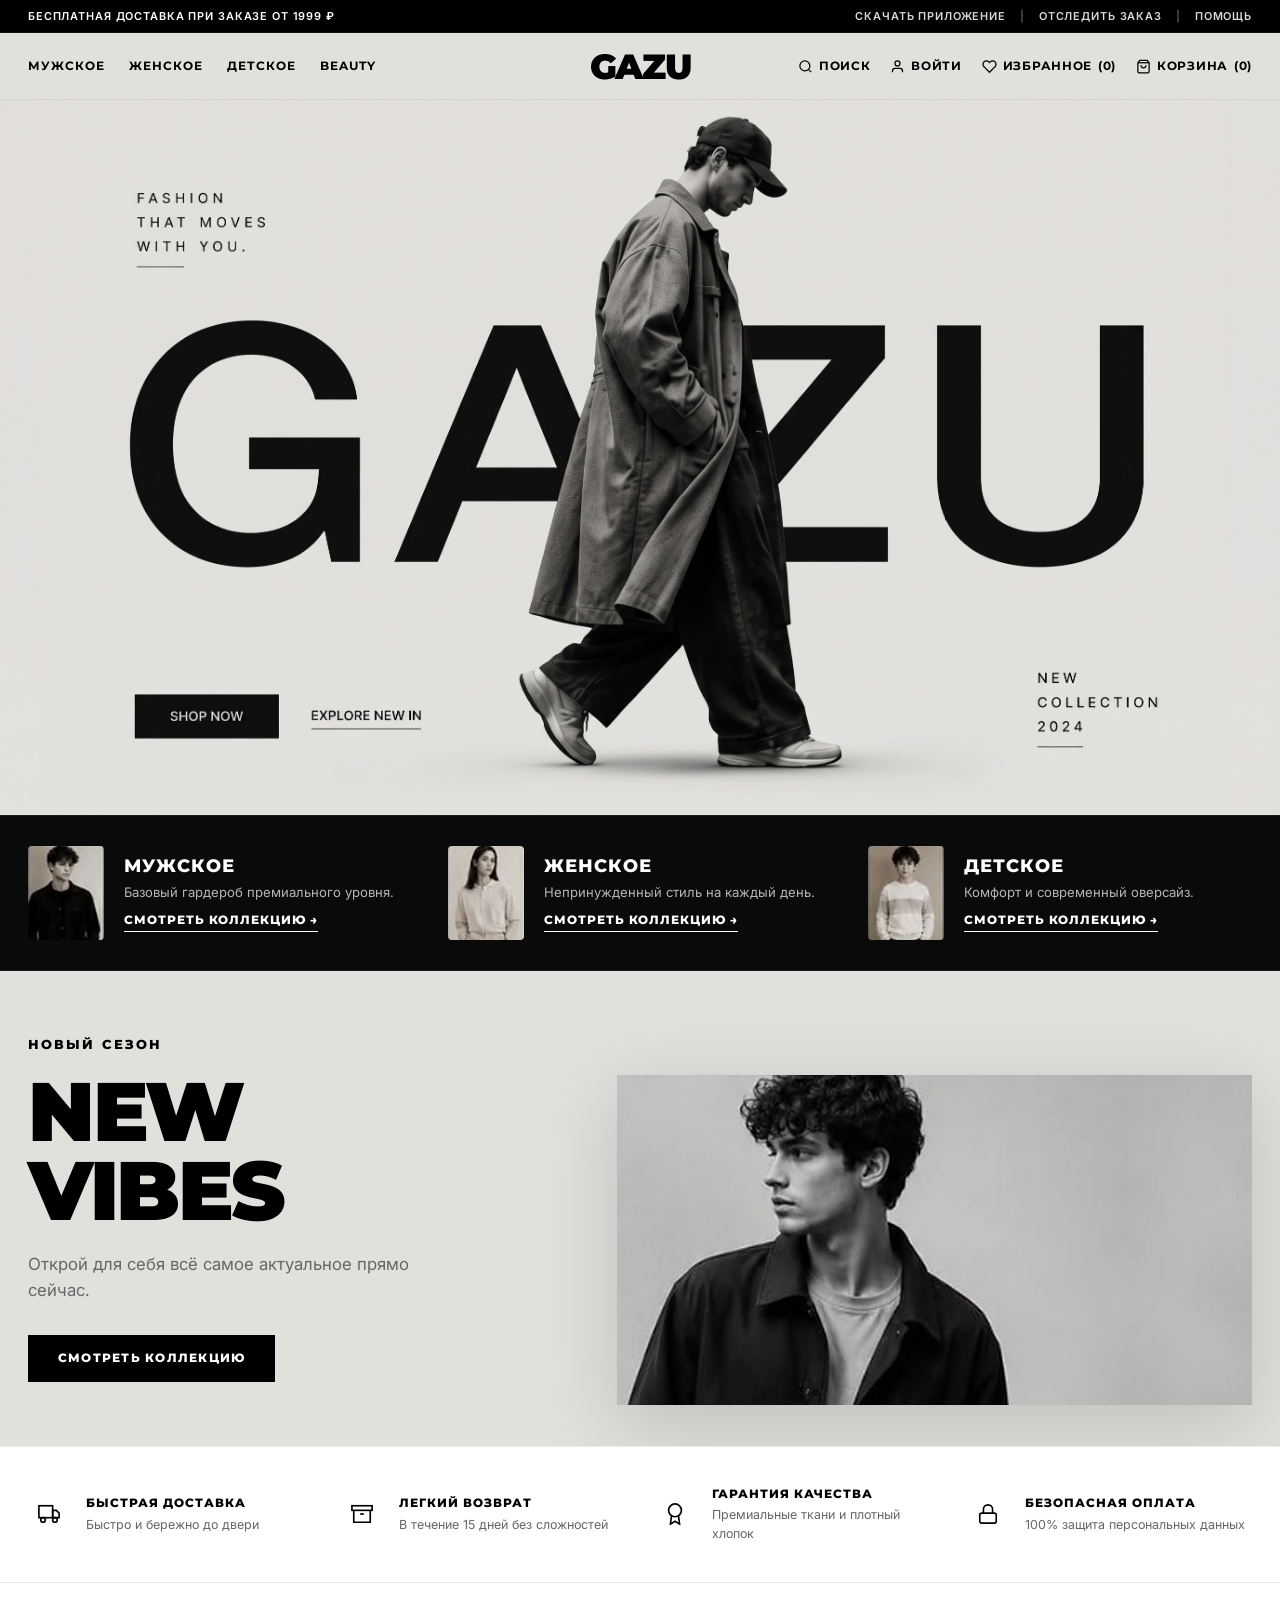
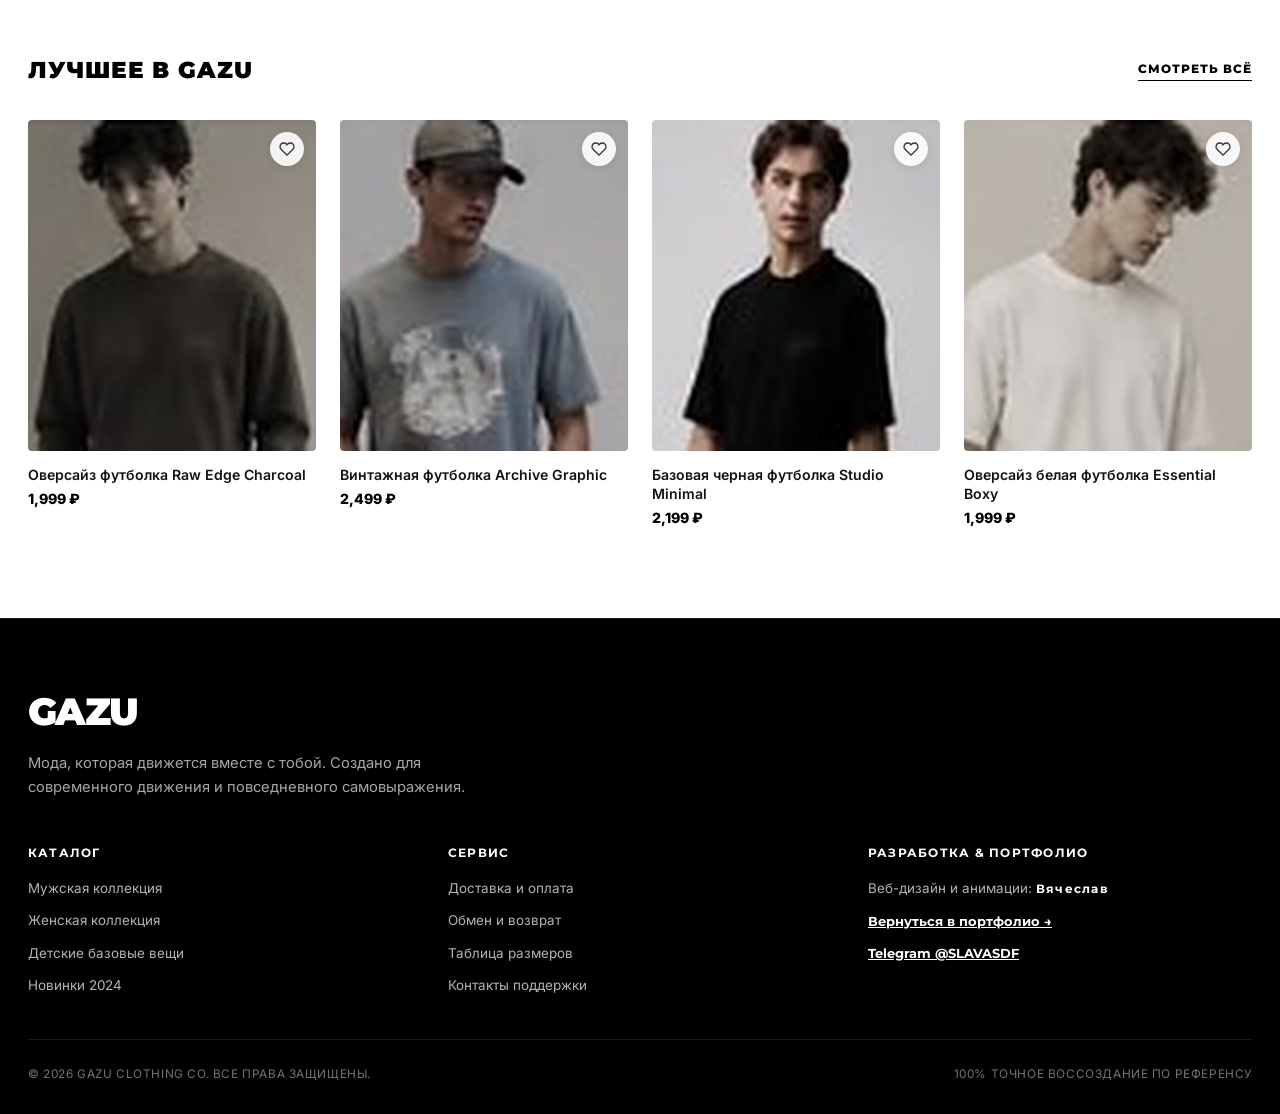
==== commit 7d908860: "feat(gazu): apply 2K hero artwork, exact crops, Russian copy and smooth entrance animations" ====
--- a/projects/gazu/index.html
+++ b/projects/gazu/index.html
@@ -96,48 +96,23 @@
 
   <main>
 
-    <!-- 3. Hero Section (Layered Monumental Typography & Walking Model) -->
-    <section class="hero-stage">
-      
-      <!-- Crisp Vector Typography Behind the Model -->
-      <div class="hero-giant-letters" aria-hidden="true">GAZU</div>
-
-      <!-- High-Resolution Walking Model Centerpiece -->
-      <div class="hero-model-wrap anim-hero-model">
-        <img src="assets/hero-model.jpg" alt="GAZU Fashion Model Walking in Trenchcoat" class="hero-model-photo">
-      </div>
-
-      <!-- Real Scalable Microcopy & Interactive Buttons Layered Over Hero -->
-      <div class="hero-overlay-ui">
-        
-        <!-- Top-Left Quote -->
-        <div class="hero-quote-box anim-hero-left">
-          <h2 class="hero-quote-text">
-            <span>МОДА,</span>
-            <span>КОТОРАЯ ДВИЖЕТСЯ</span>
-            <span>ВМЕСТЕ С ТОБОЙ.</span>
-          </h2>
-          <div class="quote-underline"></div>
-        </div>
-
-        <!-- Bottom-Left CTA Group -->
-        <div class="hero-cta-box anim-hero-left">
-          <a href="#best-of-gazu" class="btn-shop-now">В КАТАЛОГ</a>
-          <a href="#new-vibes" class="btn-explore-new">СМОТРЕТЬ НОВИНКИ</a>
-        </div>
-
-        <!-- Bottom-Right Collection Tag -->
-        <div class="hero-season-box anim-hero-right">
-          <div class="season-text">
-            <span>НОВАЯ</span>
-            <span>КОЛЛЕКЦИЯ</span>
-            <span>2024</span>
-          </div>
-          <div class="season-underline"></div>
-        </div>
-
-      </div>
-
+    <!-- 3. Hero Stage (2K Ultra-High Definition Editorial Artwork) -->
+    <section class="hero-stage" id="hero">
+      <div class="hero-canvas-wrap anim-hero-reveal">
+        <img src="assets/herofull2k.jpeg" alt="GAZU — Fashion That Moves With You. Новая коллекция 2024" class="hero-2k-img">
+        
+        <!-- Interactive CTA Hotspots aligned with SHOP NOW & EXPLORE NEW IN -->
+        <div class="hero-hotspots">
+          <a href="#best-of-gazu" class="hero-hotspot hotspot-shop" aria-label="В каталог (Shop Now)" title="В каталог"></a>
+          <a href="#new-vibes" class="hero-hotspot hotspot-explore" aria-label="Смотреть новинки (Explore New In)" title="Смотреть новинки"></a>
+        </div>
+      </div>
+
+      <!-- Mobile Quick Actions for touch navigation -->
+      <div class="hero-mobile-actions">
+        <a href="#best-of-gazu" class="btn-shop-mobile">В КАТАЛОГ</a>
+        <a href="#new-vibes" class="btn-explore-mobile">СМОТРЕТЬ НОВИНКИ</a>
+      </div>
     </section>
 
     <!-- 4. Category Bar (Black Background) -->
@@ -401,7 +376,7 @@
   <div class="toast-notification" id="toastNotice">Товар добавлен в корзину</div>
 
   <!-- Minimalist Brand Footer -->
-  <footer class="footer">
+  <footer class="footer reveal-footer">
     <div class="footer-container">
       <div class="footer-brand-row">
         <span class="footer-logo">GAZU</span>
--- a/projects/gazu/style.css
+++ b/projects/gazu/style.css
@@ -202,227 +202,142 @@
 }
 
 /* ==========================================================================
-   3. HERO STAGE (Layered Monumental Vector Letters + Sharp Model)
+   3. HERO STAGE (2K Ultra-HD Masterpiece & Interactive Hotspots)
    ========================================================================== */
 .hero-stage {
   position: relative;
   width: 100%;
   background: var(--bg-stone);
   display: flex;
+  flex-direction: column;
+  align-items: center;
   justify-content: center;
-  align-items: flex-end;
-  min-height: 520px;
   overflow: hidden;
-  padding-top: 40px;
-}
-
-/* Giant Razor-Sharp Vector Typography */
-.hero-giant-letters {
-  position: absolute;
-  top: 52%;
-  left: 50%;
-  transform: translate(-50%, -50%);
-  font-family: var(--font-heading);
-  font-size: clamp(7rem, 23vw, 24rem);
-  font-weight: 900;
-  letter-spacing: -0.05em;
-  color: #000000;
-  white-space: nowrap;
+  padding: 0;
+}
+
+.hero-canvas-wrap {
+  position: relative;
+  width: 100%;
+  max-width: 1440px;
+  margin: 0 auto;
+  opacity: 0;
+  transform: scale(0.985) translateY(12px);
+  animation: heroCanvasReveal 1.1s var(--ease-smooth) 0.15s forwards;
+}
+
+@keyframes heroCanvasReveal {
+  0% {
+    opacity: 0;
+    transform: scale(0.985) translateY(12px);
+  }
+  100% {
+    opacity: 1;
+    transform: scale(1) translateY(0);
+  }
+}
+
+.hero-2k-img {
+  width: 100%;
+  height: auto;
+  display: block;
   user-select: none;
-  z-index: 1;
-  line-height: 0.85;
   pointer-events: none;
-  opacity: 0;
-  animation: heroLettersReveal 1.2s var(--ease-smooth) 0.1s forwards;
-}
-
-/* High-Resolution Walking Model Centerpiece */
-.hero-model-wrap {
-  position: relative;
-  z-index: 2;
-  width: 100%;
-  max-width: 540px;
-  margin: 0 auto;
-  display: flex;
-  justify-content: center;
-  align-items: flex-end;
-  opacity: 0;
-  transform: translateY(40px);
-}
-
-.anim-hero-model {
-  animation: heroModelEntrance 1.2s var(--ease-smooth) 0.2s forwards;
-}
-
-.hero-model-photo {
-  width: 100%;
-  max-height: 520px;
-  object-fit: contain;
-  filter: drop-shadow(0 24px 35px rgba(0, 0, 0, 0.25));
-  transition: transform 0.6s ease;
-}
-
-.hero-model-wrap:hover .hero-model-photo {
-  transform: scale(1.02);
-}
-
-/* Interactive UI Elements Over Hero */
-.hero-overlay-ui {
+}
+
+/* Interactive CTA Hotspots directly over the 2K artwork */
+.hero-hotspots {
   position: absolute;
   inset: 0;
-  max-width: 1280px;
-  margin: 0 auto;
   pointer-events: none;
-  z-index: 3;
-}
-
-/* Top-Left Quote */
-.hero-quote-box {
+}
+
+.hero-hotspot {
   position: absolute;
-  top: 8%;
-  left: 3.5%;
   pointer-events: auto;
-  opacity: 0;
-  transform: translateX(-30px);
-}
-
-.anim-hero-left {
-  animation: slideFromLeft 0.9s var(--ease-smooth) 0.35s forwards;
-}
-
-.hero-quote-text {
-  font-family: var(--font-heading);
-  font-size: clamp(0.72rem, 1.4vw, 0.95rem);
-  font-weight: 800;
-  letter-spacing: 0.14em;
-  line-height: 1.35;
-  color: var(--text-black);
-  display: flex;
-  flex-direction: column;
-}
-
-.quote-underline {
-  width: 44px;
-  height: 1.5px;
-  background: var(--text-black);
-  margin-top: 8px;
-}
-
-/* Bottom-Left Buttons */
-.hero-cta-box {
-  position: absolute;
-  bottom: 8%;
-  left: 3.5%;
-  display: flex;
-  align-items: center;
-  gap: 16px;
-  pointer-events: auto;
-  opacity: 0;
-  transform: translateX(-30px);
-  animation-delay: 0.5s !important;
-}
-
-.btn-shop-now {
+  border-radius: 2px;
+  cursor: pointer;
+  transition: transform 0.25s var(--ease-smooth), box-shadow 0.25s var(--ease-smooth), outline 0.25s ease;
+}
+
+.hotspot-shop {
+  left: 10.4%;
+  top: 83.1%;
+  width: 14.6%;
+  height: 6.3%;
+}
+
+.hotspot-shop:hover {
+  transform: translateY(-2px);
+  box-shadow: 0 8px 24px rgba(0, 0, 0, 0.35);
+  outline: 2px solid rgba(255, 255, 255, 0.4);
+}
+
+.hotspot-explore {
+  left: 26.3%;
+  top: 83.1%;
+  width: 12.5%;
+  height: 6.3%;
+}
+
+.hotspot-explore:hover {
+  transform: translateY(-2px);
+  outline: 1.5px solid rgba(0, 0, 0, 0.2);
+  background: rgba(0, 0, 0, 0.03);
+}
+
+/* Mobile Quick Actions (hidden on desktop, visible on touch screens) */
+.hero-mobile-actions {
+  display: none;
+  width: 100%;
+  padding: 16px 20px 24px 20px;
+  gap: 12px;
+  background: var(--bg-stone);
+}
+
+.btn-shop-mobile {
+  flex: 1;
   background: var(--bg-black);
   color: var(--text-white);
   font-family: var(--font-heading);
-  font-size: clamp(0.68rem, 1vw, 0.78rem);
-  font-weight: 800;
-  letter-spacing: 0.12em;
-  padding: 12px 26px;
-  display: inline-block;
-  transition: all 0.25s var(--ease-smooth);
-}
-
-.btn-shop-now:hover {
-  background: #252525;
-  transform: translateY(-2px);
-  box-shadow: 0 8px 20px rgba(0, 0, 0, 0.2);
-}
-
-.btn-explore-new {
-  font-family: var(--font-heading);
-  font-size: clamp(0.68rem, 1vw, 0.78rem);
+  font-size: 0.8rem;
   font-weight: 800;
   letter-spacing: 0.1em;
+  padding: 14px 18px;
+  text-align: center;
+  text-decoration: none;
+  border-radius: 2px;
+  transition: background 0.2s ease, transform 0.2s ease;
+}
+
+.btn-shop-mobile:hover {
+  background: #252525;
+  transform: translateY(-1px);
+}
+
+.btn-explore-mobile {
+  flex: 1;
+  background: transparent;
   color: var(--text-black);
-  border-bottom: 1.5px solid var(--text-black);
-  padding-bottom: 2px;
-  display: inline-block;
-  transition: opacity 0.2s ease, transform 0.2s ease;
-}
-
-.btn-explore-new:hover {
-  opacity: 0.6;
-  transform: translateY(-1px);
-}
-
-/* Bottom-Right Collection Tag */
-.hero-season-box {
-  position: absolute;
-  bottom: 8%;
-  right: 3.5%;
-  text-align: right;
-  pointer-events: auto;
-  opacity: 0;
-  transform: translateX(30px);
-}
-
-.anim-hero-right {
-  animation: slideFromRight 0.9s var(--ease-smooth) 0.5s forwards;
-}
-
-.season-text {
-  font-family: var(--font-heading);
-  font-size: clamp(0.68rem, 1vw, 0.78rem);
+  font-family: var(--font-heading);
+  font-size: 0.8rem;
   font-weight: 800;
-  letter-spacing: 0.14em;
-  line-height: 1.35;
-  color: var(--text-black);
-  display: flex;
-  flex-direction: column;
-}
-
-.season-underline {
-  width: 44px;
-  height: 1.5px;
-  background: var(--text-black);
-  margin-top: 8px;
-  margin-left: auto;
-}
-
-/* Keyframes for Hero */
-@keyframes heroLettersReveal {
-  0% {
-    opacity: 0;
-    transform: translate(-50%, -50%) scale(0.94);
-    letter-spacing: 0.02em;
-  }
-  100% {
-    opacity: 1;
-    transform: translate(-50%, -50%) scale(1);
-    letter-spacing: -0.05em;
-  }
-}
-
-@keyframes heroModelEntrance {
-  to {
-    opacity: 1;
-    transform: translateY(0);
-  }
-}
-
-@keyframes slideFromLeft {
-  to {
-    opacity: 1;
-    transform: translateX(0);
-  }
-}
-
-@keyframes slideFromRight {
-  to {
-    opacity: 1;
-    transform: translateX(0);
+  letter-spacing: 0.08em;
+  padding: 14px 18px;
+  text-align: center;
+  text-decoration: none;
+  border: 1.5px solid var(--text-black);
+  border-radius: 2px;
+  transition: background 0.2s ease, color 0.2s ease;
+}
+
+.btn-explore-mobile:hover {
+  background: rgba(0, 0, 0, 0.06);
+}
+
+@media (max-width: 768px) {
+  .hero-mobile-actions {
+    display: flex;
   }
 }
 
@@ -1122,6 +1037,17 @@
   border-top: 1px solid #1a1a1a;
 }
 
+.reveal-footer {
+  opacity: 0;
+  transform: translateY(30px);
+  transition: opacity 0.85s var(--ease-smooth), transform 0.85s var(--ease-smooth);
+}
+
+.reveal-footer.is-visible {
+  opacity: 1;
+  transform: translateY(0);
+}
+
 .footer-container {
   max-width: 1280px;
   margin: 0 auto;
